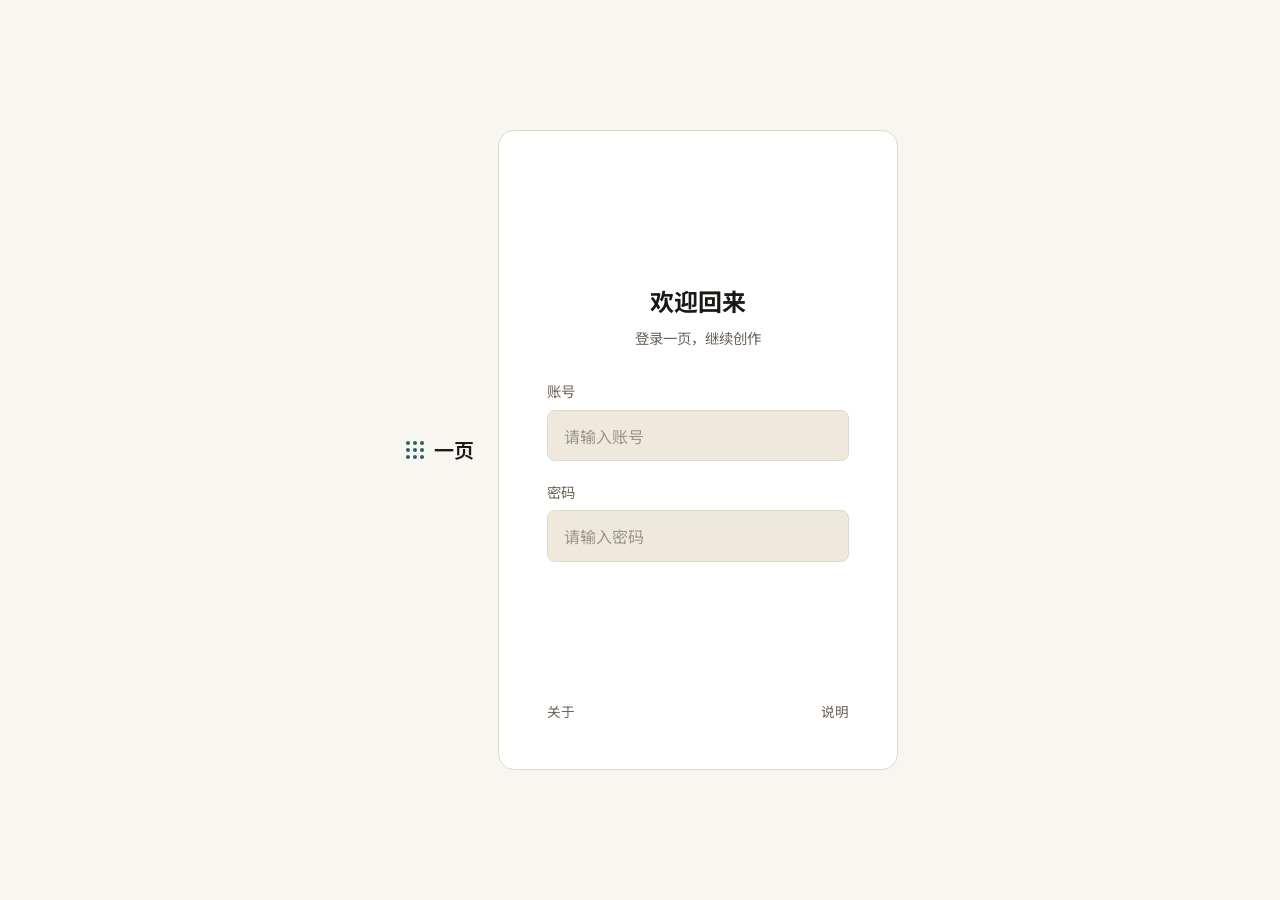
==== index.html @ ac76dafe "feat: add empty/error/loading state module + keyboard shortcuts module - js/states.js: NovelStates.r" ====
<!DOCTYPE html>
<html lang="zh-CN">
<head>
    <meta charset="UTF-8">
    <meta name="viewport" content="width=device-width, initial-scale=1.0">
    <meta name="theme-color" content="#F8F6F1" media="(prefers-color-scheme: light)">
    <meta name="theme-color" content="#1A1815" media="(prefers-color-scheme: dark)">
    <title>一页 - 智能小说创作</title>
    <link href="https://fonts.googleapis.com/css2?family=Noto+Sans+SC:wght@400;500;600;700&family=Noto+Serif+SC:wght@400;600;700&family=Inter:wght@400;500;600;700&display=swap" rel="stylesheet">
    <link rel="icon" href="data:image/svg+xml,<svg xmlns='http://www.w3.org/2000/svg' viewBox='0 0 100 100'><text y='.9em' font-size='90'>📄</text></svg>">
    <link rel="stylesheet" href="css/style.css">
</head>
<body>
    <!-- Header -->
    <header class="page-header">
        <a href="index.html" class="page-logo">
            <div class="page-logo__dot">
                <span></span><span></span><span></span>
                <span></span><span></span><span></span>
                <span></span><span></span><span></span>
            </div>
            <span>一页</span>
        </a>
        <div class="page-header__right">
            <button class="settings-btn" onclick="openSettingsModal()" title="设置" aria-label="设置">⚙</button>
            <div id="themeToggle"></div>
            <div class="user-info">
                <div class="user-avatar"></div>
                <span class="user-name"></span>
            </div>
        </div>
    </header>

    <!-- Main Container -->
    <main class="main-container">
        <!-- Welcome Section -->
        <section class="welcome-section" id="welcomeSection">
            <div class="welcome-text">
                <h1 id="greetingText">晚上好，yyy</h1>
                <p>开始你的创作之旅吧！让AI陪你完成你的小说作品。</p>
            </div>
            <button class="btn-primary" onclick="openNewNovelModal()">
                <span>+</span> 新建小说
            </button>
        </section>

        <!-- Stats Section -->
        <section class="stats-section">
            <div class="stat-card">
                <div class="stat-icon purple">📚</div>
                <div class="stat-info">
                    <h3 id="novelCount">0</h3>
                    <p>小说项目</p>
                </div>
            </div>
            <div class="stat-card">
                <div class="stat-icon teal">📖</div>
                <div class="stat-info">
                    <h3 id="chapterCount">0</h3>
                    <p>总章节</p>
                </div>
            </div>
            <div class="stat-card">
                <div class="stat-icon gold">✍️</div>
                <div class="stat-info">
                    <h3 id="wordCount">0</h3>
                    <p>总字数</p>
                </div>
            </div>
            <div class="stat-card">
                <div class="stat-icon pink">👥</div>
                <div class="stat-info">
                    <h3 id="charCount">0</h3>
                    <p>总角色</p>
                </div>
            </div>
        </section>

        <!-- Project Section - Dashboard View -->
        <section class="project-section" id="projectSection">
            <div class="project-header">
                <h2 class="project-title">我的小说 <span id="projectCount">(0)</span></h2>
                <div class="project-toolbar">
                    <button class="toolbar-btn" onclick="toggleSearch()">
                        <span>🔍</span> 搜索
                    </button>
                    <button class="toolbar-btn" onclick="toggleFilter('type')">
                        <span>📁</span> 类型
                    </button>
                    <button class="toolbar-btn" onclick="toggleFilter('time')">
                        <span>📅</span> 时间
                    </button>
                    <button class="toolbar-btn active" id="gridViewBtn" onclick="setView('grid')">
                        <span>⊞</span>
                    </button>
                    <button class="toolbar-btn" id="listViewBtn" onclick="setView('list')">
                        <span>☰</span>
                    </button>
                    <button class="new-btn" onclick="openNewNovelModal()">
                        <span>+</span> 新建
                    </button>
                </div>
            </div>

            <!-- Search Bar -->
            <div id="searchBar" style="display: none; margin-bottom: 1rem;">
                <input type="text" class="form-input" id="searchInput" placeholder="搜索小说标题或简介..." oninput="filterProjects()">
            </div>

            <!-- Filter Panel -->
            <div id="filterPanel" style="display: none; margin-bottom: 1rem; padding: 1rem; background: var(--bg-secondary); border-radius: 8px;">
                <div id="filterContent"></div>
            </div>

            <div class="novel-grid" id="novelGrid">
                <!-- Novel cards will be rendered here -->
            </div>

            <!-- Empty State -->
            <div class="empty-state" id="emptyState">
                <div class="empty-icon">📚</div>
                <h3>还没有创建小说项目</h3>
                <p>开始创作你的第一部小说作品吧</p>
                <button class="btn-primary" onclick="openNewNovelModal()">
                    开始创作
                </button>
            </div>
        </section>
    </main>

    <!-- Footer -->
    <footer class="footer">
      更新了些新BUG，额....是新功能 ✨
    </footer>

    <!-- Settings Modal -->
    <div class="modal-overlay" id="settingsModal" onclick="closeSettingsModalOnOverlay(event)">
        <div class="modal settings-modal">
            <div class="modal-header">
                <h3 class="modal-title">⚙️ AI设置</h3>
                <button class="modal-close" onclick="closeSettingsModal()">&times;</button>
            </div>

            <div class="settings-content">
                <!-- Left Column - Main Settings -->
                <div class="settings-main">
                    <div class="settings-section">
                        <div class="settings-section-title">
                            <span class="settings-section-icon">🔑</span>
                            API 配置
                        </div>
                        <div class="form-group">
                            <label class="form-label">Provider</label>
                            <select class="form-select" id="apiProvider" onchange="onApiProviderChange()">
                                <option value="anthropic">Anthropic (Claude)</option>
                                <option value="openai">OpenAI (GPT)</option>
                                <option value="deepseek">DeepSeek</option>
                                <option value="minimax">MiniMax</option>
                                <option value="custom">自定义 API</option>
                                <option value="local">本地模拟</option>
                            </select>
                        </div>
                        <div class="form-group" id="apiKeyGroup">
                            <label class="form-label">API Key</label>
                            <input type="password" class="form-input" id="apiKeyInput" placeholder="请输入API Key">
                        </div>
                        <div class="form-group" id="baseUrlGroup">
                            <label class="form-label">Base URL</label>
                            <input type="text" class="form-input" id="baseUrlInput" placeholder="https://api.anthropic.com">
                        </div>
                        <div class="form-group" id="modelGroup">
                            <label class="form-label">Model</label>
                            <input type="text" class="form-input" id="modelInput" placeholder="输入模型名称，如：claude-sonnet-4-20250514">
                        </div>
                    </div>

                    <div class="settings-section">
                        <div class="settings-section-title">
                            <span class="settings-section-icon">🎛️</span>
                            生成参数
                        </div>
                        <div class="form-group">
                            <label class="form-label">Temperature</label>
                            <div class="slider-with-value">
                                <input type="range" id="temperatureInput" value="0.7" min="0" max="1" step="0.1">
                                <span class="slider-value" id="temperatureValue">0.7</span>
                            </div>
                            <div class="slider-labels">
                                <span>精确</span>
                                <span>创意</span>
                            </div>
                        </div>
                    </div>
                </div>

                <!-- Right Column - Quick Actions & Status -->
                <div class="settings-side">
                    <div class="settings-section">
                        <div class="settings-section-title">
                            <span class="settings-section-icon">⚡</span>
                            连接测试
                        </div>
                        <button class="btn-test" id="testBtn" onclick="testApiConnection()">
                            <span class="btn-icon">🔗</span>
                            测试连接
                        </button>
                    </div>

                    <div class="settings-section">
                        <div class="settings-section-title">
                            <span class="settings-section-icon">☁️</span>
                            数据同步
                        </div>
                        <div class="form-group">
                            <label class="form-label">GitHub Token</label>
                            <input type="password" class="form-input" id="githubTokenInput" placeholder="请输入 GitHub Token">
                            <p class="form-hint">
                                需要勾选 gist 权限 <a href="https://github.com/settings/tokens/new?scopes=gist" target="_blank">创建 Token</a>
                            </p>
                        </div>
                        <div id="gistStatus" class="gist-status">
                            <span id="gistStatusText"></span>
                        </div>
                        <div class="btn-group">
                            <button class="btn-secondary" onclick="connectGist()">连接 Gist</button>
                            <button class="btn-secondary" id="syncBtn" onclick="syncToGist()" disabled>同步</button>
                        </div>
                        <button class="btn-load" onclick="loadFromGist()" id="loadFromGistBtn">从 Gist 加载</button>
                    </div>
                </div>
            </div>

            <div class="modal-actions">
                <button class="modal-btn cancel" onclick="closeSettingsModal()">取消</button>
                <button class="modal-btn confirm" onclick="saveSettings()">保存设置</button>
            </div>
        </div>
    </div>

    <script src="app/common.js"></script>
    <script src="app/llm-client.js"></script>
    <script src="app/autosave.js"></script>
    <script src="app/undo-stack.js"></script>
    <script src="app/writing-stats.js"></script>
    <script src="app/inspiration.js"></script>
    <script src="app/exporter.js"></script>
    <script src="app/settings-test.js"></script>
    <script src="js/theme-toggle.js"></script>
<script src="js/states.js"></script>
<script src="js/shortcuts.js"></script>
<script src="js/app.js"></script>
</body>
</html>
---- css/style.css ----
/* ==================== Theme Variables (new spec) ==================== */
:root {
    /* Light theme (default) */
    --bg-primary: #F8F6F1;
    --bg-secondary: #EFE9DD;
    --bg-card: #FFFFFF;
    --bg-input: #FFFFFF;
    --text-primary: #1A1815;
    --text-secondary: #6B6258;
    --text-muted: #9B9388;
    --accent-primary: #2F5D62;
    --accent-primary-hover: #244C50;
    --accent-soft: #E0EBEC;
    --border-color: #E0D9C8;
    --border-strong: #C9C0AB;
    --shadow-sm: 0 1px 2px rgba(0,0,0,0.04);
    --shadow-md: 0 4px 12px rgba(0,0,0,0.06);
    --shadow-lg: 0 8px 24px rgba(0,0,0,0.08);
    --danger: #B23A48;
    --danger-soft: #F5E0E3;
    --success: #5A7F3D;
    --success-soft: #E8F0DD;
    --radius-sm: 6px;
    --radius-md: 10px;
    --radius-lg: 14px;
    --font-ui: 'Noto Sans SC', 'Inter', -apple-system, BlinkMacSystemFont, 'Segoe UI', sans-serif;
    --font-reading: 'Noto Serif SC', 'Source Serif Pro', serif;
    /* Legacy backups (old dark-theme tokens kept for 1 week) */
    --legacy-bg-primary: #0D0D0D;
    --legacy-bg-secondary: #141414;
    --legacy-bg-card: #1A1A1A;
    --legacy-bg-card-hover: #222222;
    --legacy-bg-input: #1E1E1E;
    --legacy-text-primary: #FFFFFF;
    --legacy-text-secondary: #888888;
    --legacy-text-muted: #555555;
    --legacy-accent-blue: #3B82F6;
    --legacy-accent-blue-hover: #2563EB;
    --legacy-accent-purple: #8B5CF6;
    --legacy-accent-teal: #14B8A6;
    --legacy-accent-gold: #F59E0B;
    --legacy-accent-pink: #EC4899;
    --legacy-accent-red: #EF4444;
    --legacy-accent-green: #22C55E;
    --legacy-border-color: #2A2A2A;
    --legacy-border-radius: 12px;
    --legacy-border-radius-sm: 8px;
    --legacy-border-radius-lg: 16px;
    --legacy-shadow-sm: 0 2px 8px rgba(0, 0, 0, 0.3);
    --legacy-shadow-md: 0 4px 16px rgba(0, 0, 0, 0.4);
    --legacy-shadow-lg: 0 8px 32px rgba(0, 0, 0, 0.5);
    --legacy-transition-fast: 0.15s ease;
    --legacy-transition-normal: 0.3s ease;
}

[data-theme="dark"] {
    --bg-primary: #1A1815;
    --bg-secondary: #221F1B;
    --bg-card: #2A2722;
    --bg-input: #1F1C18;
    --text-primary: #F0EDE5;
    --text-secondary: #B0A89E;
    --text-muted: #7A7167;
    --accent-primary: #5A8C92;
    --accent-primary-hover: #6FA0A6;
    --accent-soft: #2F3A3B;
    --border-color: #3A3530;
    --border-strong: #4F4840;
    --shadow-sm: 0 1px 2px rgba(0,0,0,0.3);
    --shadow-md: 0 4px 12px rgba(0,0,0,0.4);
    --shadow-lg: 0 8px 24px rgba(0,0,0,0.5);
    --danger: #D86A75;
    --danger-soft: #3A282B;
    --success: #8FAE6E;
    --success-soft: #2B3325;
}

@import './motion.css';

/* ==================== Base Styles (global reset) ==================== */
*, *::before, *::after { box-sizing: border-box; }
* { margin: 0; padding: 0; }

html { scroll-behavior: smooth; }

body {
    font-family: var(--font-ui);
    font-feature-settings: 'tnum';
    background: var(--bg-primary);
    color: var(--text-primary);
    min-height: 100vh;
    line-height: 1.5;
    -webkit-font-smoothing: antialiased;
    transition: background var(--motion-normal), color var(--motion-normal);
}

a {
    color: var(--accent-blue);
    text-decoration: none;
    transition: color var(--transition-fast);
}

a:hover {
    color: var(--accent-blue-hover);
}

button {
    font-family: inherit;
}

/* ==================== Scrollbar ==================== */
::-webkit-scrollbar {
    width: 8px;
    height: 8px;
}

::-webkit-scrollbar-track {
    background: var(--bg-secondary);
    border-radius: 4px;
}

::-webkit-scrollbar-thumb {
    background: var(--text-muted);
    border-radius: 4px;
}

::-webkit-scrollbar-thumb:hover {
    background: var(--text-secondary);
}

/* ==================== Header ==================== */
.header {
    background: rgba(20, 20, 20, 0.95);
    backdrop-filter: blur(10px);
    padding: 0 2rem;
    height: 64px;
    display: flex;
    justify-content: space-between;
    align-items: center;
    border-bottom: 1px solid var(--border-color);
    position: sticky;
    top: 0;
    z-index: 100;
}

.header-left {
    display: flex;
    align-items: center;
    gap: 1rem;
    cursor: pointer;
}

.logo {
    width: 36px;
    height: 36px;
    background: linear-gradient(135deg, var(--accent-blue) 0%, var(--accent-purple) 100%);
    border-radius: 10px;
    display: flex;
    align-items: center;
    justify-content: center;
    font-size: 1.2rem;
}

.brand-name {
    font-size: 1.2rem;
    font-weight: 700;
    color: var(--text-primary);
}

.brand-sub {
    font-size: 0.8rem;
    color: var(--text-secondary);
    margin-left: 0.5rem;
}

.header-right {
    display: flex;
    align-items: center;
    gap: 1rem;
}

.settings-btn {
    width: 36px;
    height: 36px;
    background: var(--bg-card);
    border: 1px solid var(--border-color);
    border-radius: var(--border-radius-sm);
    color: var(--text-secondary);
    cursor: pointer;
    display: flex;
    align-items: center;
    justify-content: center;
    font-size: 1rem;
    transition: all var(--transition-normal);
}

.settings-btn:hover {
    border-color: var(--accent-blue);
    color: var(--accent-blue);
}

.theme-select {
    background: var(--bg-card);
    border: 1px solid var(--border-color);
    color: var(--text-primary);
    padding: 0.5rem 1rem;
    border-radius: var(--border-radius-sm);
    font-size: 0.85rem;
    cursor: pointer;
    transition: border-color var(--transition-fast);
}

.theme-select:hover {
    border-color: var(--accent-blue);
}

.user-info {
    display: flex;
    align-items: center;
    gap: 0.5rem;
    position: relative;
    padding: 0.25rem 0.45rem;
    border-radius: 8px;
    cursor: pointer;
    transition: background 0.2s;
}

.user-info:hover,
.user-info.open {
    background: var(--bg-card);
}

.user-avatar {
    width: 32px;
    height: 32px;
    background: linear-gradient(135deg, var(--accent-teal) 0%, var(--accent-blue) 100%);
    border-radius: 50%;
    display: flex;
    align-items: center;
    justify-content: center;
    font-size: 0.8rem;
    font-weight: 600;
}

.user-name {
    font-size: 0.9rem;
    color: var(--text-primary);
}

.user-menu {
    position: absolute;
    top: calc(100% + 0.55rem);
    right: 0;
    min-width: 156px;
    padding: 0.45rem;
    background: var(--bg-card);
    border: 1px solid var(--border-color);
    border-radius: 8px;
    box-shadow: 0 16px 36px rgba(0, 0, 0, 0.32);
    display: block;
    z-index: 1000;
}

.user-menu[hidden] {
    display: none !important;
}

.user-menu-user {
    padding: 0.55rem 0.65rem;
    color: var(--text-secondary);
    font-size: 0.78rem;
    border-bottom: 1px solid var(--border-color);
    margin-bottom: 0.35rem;
    word-break: break-all;
}

.user-menu button {
    width: 100%;
    padding: 0.58rem 0.65rem;
    background: transparent;
    border: none;
    border-radius: 6px;
    color: var(--text-primary);
    font-family: inherit;
    font-size: 0.85rem;
    text-align: left;
    cursor: pointer;
}

.user-menu button:hover {
    background: var(--bg-secondary);
    color: var(--accent-pink);
}

/* ==================== Main Container ==================== */
.main-container {
    max-width: 1400px;
    margin: 0 auto;
    padding: 2rem;
}

/* ==================== Welcome Section ==================== */
.welcome-section {
    background: linear-gradient(135deg, rgba(59, 130, 246, 0.15) 0%, rgba(139, 92, 246, 0.15) 100%);
    border: 1px solid rgba(59, 130, 246, 0.3);
    border-radius: var(--border-radius-lg);
    padding: 2rem 2.5rem;
    display: flex;
    justify-content: space-between;
    align-items: center;
    margin-bottom: 2rem;
    animation: fadeIn 0.5s ease;
}

@keyframes fadeIn {
    from { opacity: 0; transform: translateY(-10px); }
    to { opacity: 1; transform: translateY(0); }
}

.welcome-text h1 {
    font-size: 1.8rem;
    font-weight: 700;
    margin-bottom: 0.5rem;
}

.welcome-text p {
    color: var(--text-secondary);
    font-size: 0.95rem;
}

.btn-primary {
    padding: 0.8rem 2rem;
    background: linear-gradient(135deg, var(--accent-blue) 0%, #2563EB 100%);
    color: white;
    border: none;
    border-radius: var(--border-radius-sm);
    font-size: 1rem;
    font-weight: 600;
    cursor: pointer;
    transition: all var(--transition-normal);
    display: flex;
    align-items: center;
    gap: 0.5rem;
}

.btn-primary:hover {
    transform: translateY(-2px);
    box-shadow: 0 8px 25px rgba(59, 130, 246, 0.4);
}

.btn-primary:active {
    transform: translateY(0);
}

/* ==================== Stats Section ==================== */
.stats-section {
    display: grid;
    grid-template-columns: repeat(4, 1fr);
    gap: 1rem;
    margin-bottom: 2rem;
}

.stat-card {
    background: var(--bg-card);
    border: 1px solid var(--border-color);
    border-radius: var(--border-radius);
    padding: 1.5rem;
    display: flex;
    align-items: center;
    gap: 1rem;
    transition: all var(--transition-normal);
}

.stat-card:hover {
    border-color: var(--accent-blue);
    transform: translateY(-2px);
}

.stat-icon {
    width: 48px;
    height: 48px;
    border-radius: 12px;
    display: flex;
    align-items: center;
    justify-content: center;
    font-size: 1.5rem;
}

.stat-icon.purple { background: rgba(139, 92, 246, 0.15); }
.stat-icon.teal { background: rgba(20, 184, 166, 0.15); }
.stat-icon.gold { background: rgba(245, 158, 11, 0.15); }
.stat-icon.pink { background: rgba(236, 72, 153, 0.15); }

.stat-info h3 {
    font-size: 1.5rem;
    font-weight: 700;
    margin-bottom: 0.2rem;
}

.stat-info p {
    font-size: 0.85rem;
    color: var(--text-secondary);
}

/* ==================== Project Section ==================== */
.project-section {
    background: var(--bg-card);
    border: 1px solid var(--border-color);
    border-radius: var(--border-radius);
    padding: 1.5rem;
}

.project-header {
    display: flex;
    justify-content: space-between;
    align-items: center;
    margin-bottom: 1.5rem;
    padding-bottom: 1rem;
    border-bottom: 1px solid var(--border-color);
}

.project-title {
    font-size: 1.1rem;
    font-weight: 600;
}

.project-title span {
    color: var(--text-secondary);
    font-weight: 400;
    margin-left: 0.5rem;
}

.project-toolbar {
    display: flex;
    align-items: center;
    gap: 1rem;
}

.toolbar-btn {
    background: var(--bg-secondary);
    border: 1px solid var(--border-color);
    color: var(--text-primary);
    padding: 0.5rem 1rem;
    border-radius: var(--border-radius-sm);
    font-size: 0.85rem;
    cursor: pointer;
    display: flex;
    align-items: center;
    gap: 0.4rem;
    transition: all var(--transition-normal);
}

.toolbar-btn:hover {
    border-color: var(--accent-blue);
}

.toolbar-btn.active {
    background: rgba(59, 130, 246, 0.15);
    border-color: var(--accent-blue);
    color: var(--accent-blue);
}

.new-btn {
    padding: 0.5rem 1.2rem;
    background: linear-gradient(135deg, var(--accent-blue) 0%, #2563EB 100%);
    color: white;
    border: none;
    border-radius: var(--border-radius-sm);
    font-size: 0.85rem;
    font-weight: 600;
    cursor: pointer;
    display: flex;
    align-items: center;
    gap: 0.4rem;
    transition: all var(--transition-normal);
}

.new-btn:hover {
    box-shadow: 0 4px 15px rgba(59, 130, 246, 0.3);
    transform: translateY(-1px);
}

/* ==================== Novel Grid ==================== */
.novel-grid {
    display: grid;
    grid-template-columns: repeat(auto-fill, minmax(280px, 1fr));
    gap: 1rem;
}

.novel-card {
    background: var(--bg-secondary);
    border: 1px solid var(--border-color);
    border-radius: var(--border-radius);
    padding: 1.5rem;
    cursor: pointer;
    transition: all var(--transition-normal);
    position: relative;
    animation: cardFadeIn 0.3s ease;
}

@keyframes cardFadeIn {
    from { opacity: 0; transform: scale(0.95); }
    to { opacity: 1; transform: scale(1); }
}

.novel-card:hover {
    border-color: var(--accent-blue);
    transform: translateY(-4px);
    box-shadow: var(--shadow-lg);
}

.novel-card-header {
    display: flex;
    justify-content: space-between;
    align-items: flex-start;
    margin-bottom: 1rem;
}

.novel-type {
    font-size: 0.75rem;
    padding: 0.25rem 0.6rem;
    border-radius: 4px;
    background: rgba(59, 130, 246, 0.15);
    color: var(--accent-blue);
}

.novel-menu {
    color: var(--text-secondary);
    cursor: pointer;
    font-size: 1.2rem;
    padding: 0.25rem;
    border-radius: 4px;
    transition: all var(--transition-fast);
}

.novel-menu:hover {
    background: var(--bg-card);
    color: var(--text-primary);
}

.novel-title {
    font-size: 1.1rem;
    font-weight: 600;
    margin-bottom: 0.5rem;
    color: var(--text-primary);
}

.novel-desc {
    font-size: 0.85rem;
    color: var(--text-secondary);
    line-height: 1.6;
    margin-bottom: 1rem;
    display: -webkit-box;
    -webkit-line-clamp: 2;
    -webkit-box-orient: vertical;
    overflow: hidden;
}

.novel-meta {
    display: flex;
    gap: 1rem;
    font-size: 0.8rem;
    color: var(--text-muted);
}

.novel-meta span {
    display: flex;
    align-items: center;
    gap: 0.3rem;
}

/* ==================== Empty State ==================== */
.empty-state {
    text-align: center;
    padding: 4rem 2rem;
}

.empty-icon {
    width: 80px;
    height: 80px;
    background: var(--bg-secondary);
    border-radius: 50%;
    display: flex;
    align-items: center;
    justify-content: center;
    margin: 0 auto 1.5rem;
    font-size: 2rem;
}

.empty-state h3 {
    font-size: 1.2rem;
    margin-bottom: 0.5rem;
    color: var(--text-secondary);
}

.empty-state p {
    color: var(--text-muted);
    margin-bottom: 1.5rem;
}

/* ==================== Modal ==================== */
.modal-overlay {
    position: fixed;
    top: 0;
    left: 0;
    right: 0;
    bottom: 0;
    background: rgba(0, 0, 0, 0.8);
    display: none;
    align-items: center;
    justify-content: center;
    z-index: 200;
    padding: 1rem;
}

.modal-overlay.show {
    display: flex;
}

.modal {
    background: var(--bg-card);
    border: 1px solid var(--border-color);
    border-radius: var(--border-radius-lg);
    padding: 2rem;
    width: 90%;
    max-width: 600px;
    max-height: 90vh;
    overflow-y: auto;
    animation: modalIn 0.3s ease;
}

@keyframes modalIn {
    from { opacity: 0; transform: scale(0.9) translateY(-20px); }
    to { opacity: 1; transform: scale(1) translateY(0); }
}

.modal-title {
    font-size: 1.4rem;
    font-weight: 600;
    margin: 0;
}

.modal-header {
    display: flex;
    justify-content: space-between;
    align-items: center;
    margin-bottom: 1.5rem;
    gap: 0.5rem;
}

.modal-close {
    background: none;
    border: none;
    font-size: 1.8rem;
    color: var(--text-muted);
    cursor: pointer;
    padding: 0;
    line-height: 1;
    transition: color 0.2s;
}

.modal-close:hover {
    color: var(--text-primary);
}

/* Settings Modal - Enhanced Layout */
.settings-modal {
    max-width: 700px;
    padding: 0;
}

.settings-modal .modal-header {
    padding: 1.5rem 2rem;
    border-bottom: 1px solid var(--border-color);
    margin-bottom: 0;
}

.settings-modal .modal-title {
    font-size: 1.3rem;
}

.settings-modal .modal-close {
    font-size: 1.5rem;
    width: 32px;
    height: 32px;
    display: flex;
    align-items: center;
    justify-content: center;
    border-radius: 8px;
    transition: all 0.2s;
}

.settings-modal .modal-close:hover {
    background: var(--bg-secondary);
}

.settings-content {
    display: grid;
    grid-template-columns: 1fr 280px;
    gap: 0;
}

.settings-main {
    padding: 1.5rem 2rem;
    border-right: 1px solid var(--border-color);
}

.settings-side {
    padding: 1.5rem;
    background: var(--bg-secondary);
    border-radius: 0 0 16px 0;
}

.settings-section {
    margin-bottom: 1.5rem;
}

.settings-section:last-child {
    margin-bottom: 0;
}

.settings-section-title {
    font-size: 0.85rem;
    font-weight: 600;
    color: var(--text-secondary);
    margin-bottom: 1rem;
    display: flex;
    align-items: center;
    gap: 0.5rem;
}

.settings-section-icon {
    font-size: 1rem;
}

/* Slider with value display */
.slider-with-value {
    display: flex;
    align-items: center;
    gap: 1rem;
}

.slider-with-value input[type="range"] {
    flex: 1;
    height: 6px;
    background: var(--bg-secondary);
    border-radius: 3px;
    outline: none;
    -webkit-appearance: none;
    padding: 0;
    border: none;
}

.slider-with-value input[type="range"]::-webkit-slider-thumb {
    -webkit-appearance: none;
    width: 18px;
    height: 18px;
    background: linear-gradient(135deg, var(--accent-blue), #60a5fa);
    border-radius: 50%;
    cursor: pointer;
    box-shadow: 0 2px 8px rgba(59, 130, 246, 0.4);
}

.slider-with-value .slider-value {
    min-width: 40px;
    text-align: center;
    font-weight: 600;
    color: var(--accent-blue);
    font-size: 0.95rem;
}

.slider-labels {
    display: flex;
    justify-content: space-between;
    font-size: 0.7rem;
    color: var(--text-muted);
    margin-top: 0.3rem;
}

/* Form hint */
.form-hint {
    font-size: 0.75rem;
    color: var(--text-muted);
    margin-top: 0.3rem;
}

.form-hint a {
    color: var(--accent-blue);
}

/* Gist Status */
.gist-status {
    padding: 0.6rem 0.8rem;
    background: rgba(59, 130, 246, 0.1);
    border-radius: 8px;
    font-size: 0.8rem;
    color: var(--accent-blue);
    margin-bottom: 0.8rem;
}

/* Button Styles */
.btn-test {
    width: 100%;
    padding: 0.9rem 1rem;
    background: linear-gradient(135deg, var(--accent-blue) 0%, #3b82f6 100%);
    border: none;
    border-radius: 10px;
    color: white;
    font-family: inherit;
    font-size: 0.95rem;
    font-weight: 600;
    cursor: pointer;
    display: flex;
    align-items: center;
    justify-content: center;
    gap: 0.5rem;
    transition: all 0.3s;
}

.btn-test:hover {
    box-shadow: 0 4px 15px rgba(59, 130, 246, 0.4);
    transform: translateY(-1px);
}

.btn-icon {
    font-size: 1.1rem;
}

.btn-group {
    display: flex;
    gap: 0.5rem;
    margin-bottom: 0.6rem;
}

.btn-secondary {
    flex: 1;
    padding: 0.6rem 0.8rem;
    background: var(--bg-card);
    border: 1px solid var(--border-color);
    border-radius: 8px;
    color: var(--text-primary);
    font-family: inherit;
    font-size: 0.8rem;
    cursor: pointer;
    transition: all 0.2s;
}

.btn-secondary:hover {
    border-color: var(--accent-blue);
    color: var(--accent-blue);
}

.btn-secondary:disabled {
    opacity: 0.5;
    cursor: not-allowed;
}

.btn-load {
    width: 100%;
    padding: 0.5rem;
    background: transparent;
    border: 1px dashed var(--border-color);
    border-radius: 8px;
    color: var(--text-secondary);
    font-family: inherit;
    font-size: 0.8rem;
    cursor: pointer;
    transition: all 0.2s;
}

.btn-load:hover {
    border-color: var(--accent-blue);
    color: var(--accent-blue);
}

/* Settings modal footer */
.settings-modal .modal-actions {
    padding: 1.2rem 2rem;
    border-top: 1px solid var(--border-color);
    background: var(--bg-secondary);
    border-radius: 0 0 16px 16px;
}

.settings-modal .modal-btn {
    padding: 0.75rem 1.5rem;
    font-size: 0.95rem;
}

.settings-modal .modal-btn.confirm {
    background: linear-gradient(135deg, var(--accent-blue) 0%, #3b82f6 100%);
    box-shadow: 0 2px 8px rgba(59, 130, 246, 0.3);
}

.settings-modal .modal-btn.confirm:hover {
    box-shadow: 0 4px 15px rgba(59, 130, 246, 0.4);
    transform: translateY(-2px);
}

/* Responsive */
@media (max-width: 640px) {
    .settings-content {
        grid-template-columns: 1fr;
    }
    .settings-main {
        border-right: none;
        border-bottom: 1px solid var(--border-color);
    }
    .settings-side {
        border-radius: 0 0 16px 16px;
    }
}

.form-group {
    margin-bottom: 1.2rem;
}

.form-label {
    display: block;
    font-size: 0.9rem;
    color: var(--text-secondary);
    margin-bottom: 0.5rem;
}

.form-input {
    width: 100%;
    padding: 0.8rem 1rem;
    background: var(--bg-input);
    border: 1px solid var(--border-color);
    border-radius: var(--border-radius-sm);
    color: var(--text-primary);
    font-size: 1rem;
    transition: all var(--transition-fast);
}

.form-input:focus {
    outline: none;
    border-color: var(--accent-blue);
    box-shadow: 0 0 0 3px rgba(59, 130, 246, 0.1);
}

.form-input::placeholder {
    color: var(--text-muted);
}

.form-select {
    width: 100%;
    padding: 0.8rem 1rem;
    background: var(--bg-input);
    border: 1px solid var(--border-color);
    border-radius: var(--border-radius-sm);
    color: var(--text-primary);
    font-size: 1rem;
    cursor: pointer;
    transition: border-color var(--transition-fast);
}

.form-select:focus {
    outline: none;
    border-color: var(--accent-blue);
}

.form-textarea {
    width: 100%;
    padding: 0.8rem 1rem;
    background: var(--bg-input);
    border: 1px solid var(--border-color);
    border-radius: var(--border-radius-sm);
    color: var(--text-primary);
    font-size: 1rem;
    font-family: inherit;
    resize: vertical;
    min-height: 80px;
    transition: border-color var(--transition-fast);
}

.form-textarea:focus {
    outline: none;
    border-color: var(--accent-blue);
}

/* Range Input */
input[type="range"] {
    width: 100%;
    height: 8px;
    background: var(--bg-secondary);
    border-radius: 4px;
    outline: none;
    -webkit-appearance: none;
    cursor: pointer;
}

input[type="range"]::-webkit-slider-thumb {
    -webkit-appearance: none;
    width: 20px;
    height: 20px;
    background: var(--accent-blue);
    border-radius: 50%;
    cursor: pointer;
    transition: transform var(--transition-fast);
}

input[type="range"]::-webkit-slider-thumb:hover {
    transform: scale(1.1);
}

.modal-actions {
    display: flex;
    gap: 1rem;
    margin-top: 1.5rem;
}

.modal-btn {
    flex: 1;
    padding: 0.8rem;
    border-radius: var(--border-radius-sm);
    font-size: 1rem;
    cursor: pointer;
    transition: all var(--transition-normal);
}

.modal-btn.cancel {
    background: var(--bg-secondary);
    border: 1px solid var(--border-color);
    color: var(--text-primary);
}

.modal-btn.cancel:hover {
    border-color: var(--accent-blue);
}

.modal-btn.confirm {
    background: linear-gradient(135deg, var(--accent-blue) 0%, #2563EB 100%);
    color: white;
    border: none;
}

.modal-btn.confirm:hover {
    transform: translateY(-2px);
    box-shadow: 0 4px 15px rgba(59, 130, 246, 0.3);
}

/* ==================== Editor View ==================== */
.editor-view {
    display: none;
}

.editor-view.active {
    display: block;
}

.editor-header {
    display: flex;
    justify-content: space-between;
    align-items: center;
    margin-bottom: 1.5rem;
}

.back-btn {
    display: flex;
    align-items: center;
    gap: 0.5rem;
    color: var(--text-secondary);
    cursor: pointer;
    font-size: 0.9rem;
    transition: color var(--transition-fast);
    padding: 0.5rem 1rem;
    border-radius: var(--border-radius-sm);
}

.back-btn:hover {
    color: var(--text-primary);
    background: var(--bg-card);
}

.editor-title {
    font-size: 1.4rem;
    font-weight: 600;
}

.editor-actions {
    display: flex;
    gap: 0.5rem;
}

.action-btn {
    padding: 0.5rem 1rem;
    background: var(--bg-card);
    border: 1px solid var(--border-color);
    border-radius: var(--border-radius-sm);
    color: var(--text-primary);
    font-size: 0.85rem;
    cursor: pointer;
    display: flex;
    align-items: center;
    gap: 0.4rem;
    transition: all var(--transition-normal);
}

.action-btn:hover {
    border-color: var(--accent-blue);
}

.editor-container {
    display: grid;
    grid-template-columns: 300px 1fr;
    gap: 1.5rem;
}

.chapter-sidebar {
    background: var(--bg-card);
    border: 1px solid var(--border-color);
    border-radius: var(--border-radius);
    padding: 1rem;
    height: calc(100vh - 200px);
    overflow-y: auto;
}

.chapter-sidebar h3 {
    font-size: 1rem;
    margin-bottom: 1rem;
    padding-bottom: 0.5rem;
    border-bottom: 1px solid var(--border-color);
}

.chapter-list {
    display: flex;
    flex-direction: column;
    gap: 0.5rem;
}

.chapter-item {
    padding: 0.8rem 1rem;
    background: var(--bg-secondary);
    border: 1px solid var(--border-color);
    border-radius: var(--border-radius-sm);
    cursor: pointer;
    transition: all var(--transition-normal);
    font-size: 0.9rem;
}

.chapter-item:hover {
    border-color: var(--accent-blue);
    background: var(--bg-card-hover);
}

.chapter-item.active {
    background: rgba(59, 130, 246, 0.15);
    border-color: var(--accent-blue);
    color: var(--accent-blue);
}

.add-chapter-btn {
    width: 100%;
    padding: 0.8rem;
    background: transparent;
    border: 2px dashed var(--border-color);
    border-radius: var(--border-radius-sm);
    color: var(--text-secondary);
    font-size: 0.85rem;
    cursor: pointer;
    transition: all var(--transition-normal);
    margin-top: 0.5rem;
    display: flex;
    align-items: center;
    justify-content: center;
    gap: 0.5rem;
}

.add-chapter-btn:hover {
    border-color: var(--accent-blue);
    color: var(--accent-blue);
}

.content-area {
    background: var(--bg-card);
    border: 1px solid var(--border-color);
    border-radius: var(--border-radius);
    padding: 2rem;
    height: calc(100vh - 200px);
    display: flex;
    flex-direction: column;
}

.content-textarea {
    flex: 1;
    width: 100%;
    background: var(--bg-input);
    border: 1px solid var(--border-color);
    border-radius: var(--border-radius);
    padding: 1.5rem;
    color: var(--text-primary);
    font-size: 1.1rem;
    line-height: 2;
    resize: none;
    transition: border-color var(--transition-fast);
}

.content-textarea:focus {
    outline: none;
    border-color: var(--accent-blue);
}

.content-textarea::placeholder {
    color: var(--text-muted);
}

.content-toolbar {
    display: flex;
    gap: 1rem;
    margin-top: 1rem;
    flex-wrap: wrap;
}

.toolbar-btn {
    padding: 0.6rem 1.2rem;
    background: var(--bg-secondary);
    border: 1px solid var(--border-color);
    border-radius: var(--border-radius-sm);
    color: var(--text-primary);
    font-size: 0.9rem;
    cursor: pointer;
    display: flex;
    align-items: center;
    gap: 0.4rem;
    transition: all var(--transition-normal);
}

.toolbar-btn:hover {
    border-color: var(--accent-blue);
}

.toolbar-btn.primary {
    background: linear-gradient(135deg, var(--accent-blue) 0%, #2563EB 100%);
    color: white;
    border: none;
}

.toolbar-btn.primary:hover {
    box-shadow: 0 4px 15px rgba(59, 130, 246, 0.3);
}

.word-count-bar {
    display: flex;
    justify-content: space-between;
    align-items: center;
    margin-top: 1rem;
    padding-top: 1rem;
    border-top: 1px solid var(--border-color);
    font-size: 0.85rem;
    color: var(--text-secondary);
}

.ai-status {
    display: flex;
    align-items: center;
    gap: 0.5rem;
    font-size: 0.85rem;
    color: var(--accent-teal);
}

.ai-status.error {
    color: var(--accent-red);
}

.ai-status.loading {
    color: var(--accent-gold);
}

.save-status {
    font-size: 0.85rem;
    color: var(--text-secondary);
    transition: color 0.2s;
}

.save-status.status-dirty { color: var(--accent-gold); }
.save-status.status-saving { color: var(--accent-blue); }
.save-status.status-saved { color: var(--accent-green); }
.save-status.status-error { color: var(--accent-red); }
.save-status.status-restored { color: var(--accent-purple); }

/* ==================== Footer ==================== */
.footer {
    text-align: center;
    padding: 2rem;
    color: var(--text-muted);
    font-size: 0.85rem;
    border-top: 1px solid var(--border-color);
    margin-top: 2rem;
}

/* ==================== Loading States ==================== */
.loading-spinner {
    display: inline-block;
    width: 20px;
    height: 20px;
    border: 2px solid var(--border-color);
    border-top-color: var(--accent-blue);
    border-radius: 50%;
    animation: spin 0.8s linear infinite;
}

@keyframes spin {
    to { transform: rotate(360deg); }
}

.loading-overlay {
    position: fixed;
    top: 0;
    left: 0;
    right: 0;
    bottom: 0;
    background: rgba(0, 0, 0, 0.7);
    display: flex;
    align-items: center;
    justify-content: center;
    z-index: 1000;
    flex-direction: column;
    gap: 1rem;
}

.loading-overlay .loading-spinner {
    width: 40px;
    height: 40px;
}

.loading-overlay p {
    color: var(--text-primary);
    font-size: 1rem;
}

/* ==================== Toast Notifications ==================== */
.toast-container {
    position: fixed;
    bottom: 2rem;
    right: 2rem;
    z-index: 1000;
    display: flex;
    flex-direction: column;
    gap: 0.5rem;
}

.toast {
    padding: 1rem 1.5rem;
    background: var(--bg-card);
    border: 1px solid var(--border-color);
    border-radius: var(--border-radius-sm);
    box-shadow: var(--shadow-md);
    animation: toastIn 0.3s ease;
    max-width: 350px;
}

@keyframes toastIn {
    from { opacity: 0; transform: translateX(100%); }
    to { opacity: 1; transform: translateX(0); }
}

.toast.success {
    border-left: 4px solid var(--accent-green);
}

.toast.error {
    border-left: 4px solid var(--accent-red);
}

.toast.info {
    border-left: 4px solid var(--accent-blue);
}

/* ==================== Hidden ==================== */
.hidden {
    display: none !important;
}

/* ==================== Responsive Design ==================== */
@media (max-width: 1200px) {
    .stats-section {
        grid-template-columns: repeat(2, 1fr);
    }
}

@media (max-width: 1024px) {
    .main-container {
        padding: 1.5rem;
    }

    .editor-container {
        grid-template-columns: 1fr;
    }

    .chapter-sidebar {
        height: auto;
        max-height: 300px;
    }

    .stats-section {
        grid-template-columns: repeat(2, 1fr);
    }
}

@media (max-width: 768px) {
    .header {
        padding: 0 1rem;
    }

    .header-left {
        gap: 0.5rem;
    }

    .brand-sub {
        display: none;
    }

    .main-container {
        padding: 1rem;
    }

    .welcome-section {
        flex-direction: column;
        text-align: center;
        gap: 1rem;
        padding: 1.5rem;
    }

    .welcome-text h1 {
        font-size: 1.4rem;
    }

    .btn-primary {
        width: 100%;
        justify-content: center;
    }

    .project-header {
        flex-direction: column;
        gap: 1rem;
        align-items: flex-start;
    }

    .project-toolbar {
        width: 100%;
        flex-wrap: wrap;
    }

    .stats-section {
        grid-template-columns: 1fr;
    }

    .novel-grid {
        grid-template-columns: 1fr;
    }

    .modal {
        padding: 1.5rem;
    }

    .modal-actions {
        flex-direction: column;
    }

    .modal-btn {
        width: 100%;
    }
}

@media (max-width: 480px) {
    .header-right {
        gap: 0.5rem;
    }

    .settings-btn,
    .theme-select {
        padding: 0.4rem 0.6rem;
        font-size: 0.8rem;
    }

    .user-info .user-name {
        display: none;
    }

    .toolbar-btn span:not(:first-child) {
        display: none;
    }

    .content-toolbar {
        flex-direction: column;
    }

    .content-toolbar .toolbar-btn {
        width: 100%;
        justify-content: center;
    }
}
/* ==================== Sidebar Tabs ==================== */
.sidebar-tabs {
    display: flex;
    gap: 0.25rem;
    margin-bottom: 1rem;
    border-bottom: 1px solid var(--border-color);
    padding-bottom: 0.5rem;
}

.sidebar-tab {
    flex: 1;
    padding: 0.5rem 0.25rem;
    background: transparent;
    border: none;
    color: var(--text-secondary);
    font-size: 0.75rem;
    cursor: pointer;
    border-radius: var(--border-radius-sm);
    transition: all var(--transition-fast);
}

.sidebar-tab:hover {
    background: var(--bg-card-hover);
    color: var(--text-primary);
}

.sidebar-tab.active {
    background: rgba(59, 130, 246, 0.15);
    color: var(--accent-blue);
}

.sidebar-content {
    display: none;
}

.sidebar-content.active {
    display: block;
}

/* ==================== Character List ==================== */
.character-list {
    display: flex;
    flex-direction: column;
    gap: 0.5rem;
}

.character-item {
    padding: 0.8rem 1rem;
    background: var(--bg-secondary);
    border: 1px solid var(--border-color);
    border-radius: var(--border-radius-sm);
    cursor: pointer;
    transition: all var(--transition-normal);
}

.character-item:hover {
    border-color: var(--accent-blue);
    background: var(--bg-card-hover);
}

.character-item.active {
    background: rgba(59, 130, 246, 0.15);
    border-color: var(--accent-blue);
}

.character-name {
    font-weight: 600;
    font-size: 0.9rem;
    margin-bottom: 0.25rem;
}

.character-role {
    font-size: 0.75rem;
    color: var(--accent-purple);
    margin-bottom: 0.25rem;
}

.character-desc {
    font-size: 0.8rem;
    color: var(--text-secondary);
    display: -webkit-box;
    -webkit-line-clamp: 2;
    -webkit-box-orient: vertical;
    overflow: hidden;
}

.add-character-btn {
    width: 100%;
    padding: 0.8rem;
    background: transparent;
    border: 2px dashed var(--border-color);
    border-radius: var(--border-radius-sm);
    color: var(--text-secondary);
    font-size: 0.85rem;
    cursor: pointer;
    transition: all var(--transition-normal);
    margin-top: 0.5rem;
    display: flex;
    align-items: center;
    justify-content: center;
    gap: 0.5rem;
}

.add-character-btn:hover {
    border-color: var(--accent-blue);
    color: var(--accent-blue);
}

/* ==================== World Setting ==================== */
.world-setting {
    display: flex;
    flex-direction: column;
    gap: 1rem;
}

.world-form-group {
    display: flex;
    flex-direction: column;
    gap: 0.5rem;
}

.world-form-group label {
    font-size: 0.85rem;
    color: var(--text-secondary);
}

.world-form-group input,
.world-form-group textarea {
    font-size: 0.85rem;
    padding: 0.6rem 0.8rem;
}

.save-world-btn {
    padding: 0.6rem 1rem;
    background: linear-gradient(135deg, var(--accent-blue) 0%, #2563EB 100%);
    color: white;
    border: none;
    border-radius: var(--border-radius-sm);
    font-size: 0.85rem;
    cursor: pointer;
    transition: all var(--transition-normal);
}

.save-world-btn:hover {
    box-shadow: 0 4px 15px rgba(59, 130, 246, 0.3);
}

/* ==================== Timeline ==================== */
.timeline-container {
    position: relative;
}

.timeline-events {
    position: relative;
    padding-left: 1.5rem;
}

.timeline-events::before {
    content: '';
    position: absolute;
    left: 0.35rem;
    top: 0;
    bottom: 0;
    width: 2px;
    background: var(--border-color);
}

.timeline-event {
    position: relative;
    padding: 0.8rem;
    margin-bottom: 0.5rem;
    background: var(--bg-secondary);
    border: 1px solid var(--border-color);
    border-radius: var(--border-radius-sm);
    cursor: pointer;
    transition: all var(--transition-normal);
}

.timeline-event::before {
    content: '';
    position: absolute;
    left: -1.2rem;
    top: 1rem;
    width: 10px;
    height: 10px;
    background: var(--accent-blue);
    border-radius: 50%;
    border: 2px solid var(--bg-card);
}

.timeline-event:hover {
    border-color: var(--accent-blue);
}

.timeline-event-title {
    font-weight: 600;
    font-size: 0.9rem;
    margin-bottom: 0.25rem;
}

.timeline-event-time {
    font-size: 0.75rem;
    color: var(--accent-teal);
    margin-bottom: 0.25rem;
}

.timeline-event-desc {
    font-size: 0.8rem;
    color: var(--text-secondary);
    display: -webkit-box;
    -webkit-line-clamp: 2;
    -webkit-box-orient: vertical;
    overflow: hidden;
}

.add-event-btn {
    width: 100%;
    padding: 0.8rem;
    background: transparent;
    border: 2px dashed var(--border-color);
    border-radius: var(--border-radius-sm);
    color: var(--text-secondary);
    font-size: 0.85rem;
    cursor: pointer;
    transition: all var(--transition-normal);
    margin-top: 0.5rem;
    display: flex;
    align-items: center;
    justify-content: center;
    gap: 0.5rem;
}

.add-event-btn:hover {
    border-color: var(--accent-blue);
    color: var(--accent-blue);
}

/* ==================== Reading Mode ==================== */
.reading-mode-content {
    max-width: 800px;
    max-height: 90vh;
    background: var(--bg-primary);
}

.reading-mode-header {
    display: flex;
    justify-content: space-between;
    align-items: center;
    margin-bottom: 1.5rem;
    padding-bottom: 1rem;
    border-bottom: 1px solid var(--border-color);
}

.reading-mode-body {
    font-size: 1.1rem;
    line-height: 2;
    color: var(--text-primary);
    max-height: calc(90vh - 100px);
    overflow-y: auto;
    white-space: pre-wrap;
}

/* ==================== Print Styles ==================== */
@media print {
    .header,
    .footer,
    .project-toolbar,
    .chapter-sidebar,
    .content-toolbar {
        display: none !important;
    }

    body {
        background: white;
        color: black;
    }

    .main-container {
        max-width: 100%;
        padding: 0;
    }
}

/* ==================== Empty / Error / Loading States ==================== */
.novel-state {
    display: flex;
    flex-direction: column;
    align-items: center;
    justify-content: center;
    padding: 48px 24px;
    text-align: center;
    color: var(--text-secondary);
}
.novel-state__icon {
    width: 48px;
    height: 48px;
    border-radius: 50%;
    background: var(--bg-secondary);
    display: flex;
    align-items: center;
    justify-content: center;
    margin-bottom: 16px;
    color: var(--text-muted);
}
.novel-state__title {
    font-size: 1rem;
    font-weight: 600;
    color: var(--text-primary);
    margin-bottom: 4px;
}
.novel-state__desc {
    font-size: 0.875rem;
    margin-bottom: 16px;
}
.novel-state--error .novel-state__icon {
    background: var(--danger-soft);
    color: var(--danger);
}
.novel-state--loading {
    min-height: 200px;
}

/* ==================== Page Header (4 pages) ==================== */
.page-header {
    height: 56px;
    display: flex;
    align-items: center;
    justify-content: space-between;
    padding: 0 24px;
    background: color-mix(in srgb, var(--bg-primary) 92%, transparent);
    backdrop-filter: blur(8px);
    -webkit-backdrop-filter: blur(8px);
    border-bottom: 1px solid var(--border-color);
    position: sticky;
    top: 0;
    z-index: 100;
}
.page-header--minimal {
    height: 48px;
    border-bottom: none;
}
.page-logo {
    display: flex;
    align-items: center;
    gap: 10px;
    text-decoration: none;
    color: var(--text-primary);
    font-weight: 600;
    font-size: 1.25rem;
    font-family: var(--font-ui);
}
.page-logo__dot {
    width: 18px;
    height: 18px;
    display: grid;
    grid-template-columns: repeat(3, 4px);
    grid-template-rows: repeat(3, 4px);
    gap: 3px;
}
.page-logo__dot span {
    width: 4px;
    height: 4px;
    border-radius: 50%;
    background: var(--accent-primary);
}
.page-header__right {
    display: flex;
    align-items: center;
    gap: 12px;
}

/* Theme toggle buttons */
.theme-btn {
    background: transparent;
    border: 1px solid transparent;
    color: var(--text-secondary);
    padding: 4px 10px;
    border-radius: 6px;
    font-size: 0.85rem;
    cursor: pointer;
    font-family: var(--font-ui);
    transition: all var(--motion-normal);
}
.theme-btn:hover {
    background: var(--bg-secondary);
}
.theme-btn--active {
    background: var(--accent-soft);
    color: var(--accent-primary);
    border-color: var(--accent-primary);
}

/* Focus ring (a11y) */
button:focus-visible,
a:focus-visible,
input:focus-visible,
select:focus-visible,
textarea:focus-visible {
    outline: 3px solid var(--accent-soft);
    outline-offset: 2px;
}

/* Header back button (editor only) */
.header-back-btn {
    color: var(--text-secondary);
    text-decoration: none;
    font-size: 0.9rem;
    padding: 4px 10px;
    border-radius: 6px;
    transition: all var(--motion-normal);
    font-family: var(--font-ui);
}
.header-back-btn:hover {
    background: var(--bg-secondary);
    color: var(--text-primary);
}

/* Settings btn (header) */
.settings-btn {
    background: transparent;
    border: none;
    color: var(--text-secondary);
    font-size: 1.1rem;
    padding: 4px 8px;
    border-radius: 6px;
    cursor: pointer;
    transition: all var(--motion-normal);
}
.settings-btn:hover {
    background: var(--bg-secondary);
    color: var(--text-primary);
}

/* User info (header) */
.user-info {
    display: flex;
    align-items: center;
    gap: 8px;
    padding: 4px 10px;
    border-radius: var(--radius-sm);
    cursor: pointer;
    position: relative;
}
.user-avatar {
    width: 28px;
    height: 28px;
    border-radius: 50%;
    background: var(--accent-soft);
    color: var(--accent-primary);
    display: flex;
    align-items: center;
    justify-content: center;
    font-weight: 600;
    font-size: 0.8rem;
}
.user-name {
    font-size: 0.9rem;
    color: var(--text-primary);
}
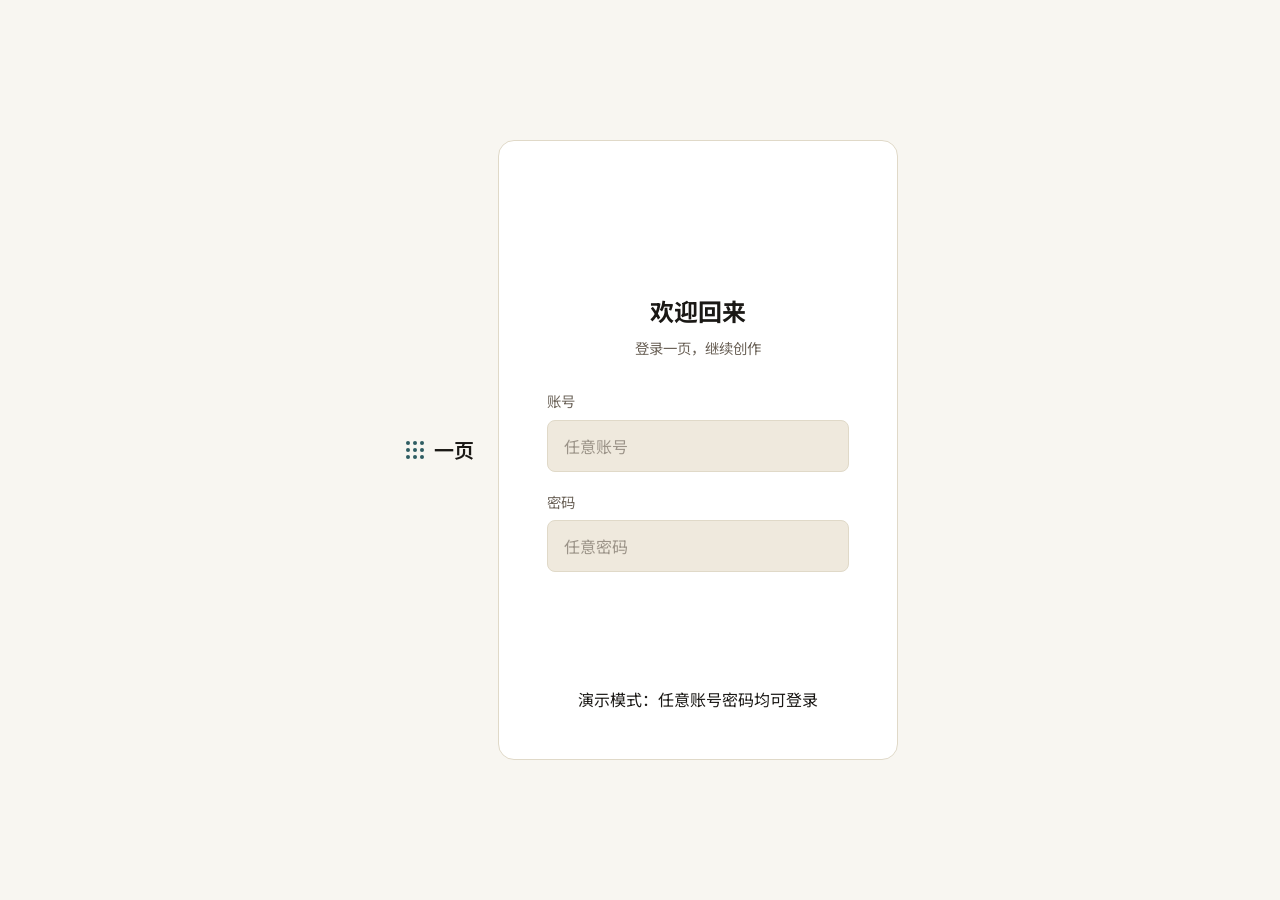
==== commit 3c9d4593: "fix(home): toolbar to icons + auto-track lastEditedAt - Replace 6 verbose toolbar buttons (search/类型" ====
--- a/index.html
+++ b/index.html
@@ -33,42 +33,42 @@
 
     <!-- Main Container -->
     <main class="main-container">
-        <!-- Welcome Section -->
-        <section class="welcome-section" id="welcomeSection">
-            <div class="welcome-text">
-                <h1 id="greetingText">晚上好，yyy</h1>
-                <p>开始你的创作之旅吧！让AI陪你完成你的小说作品。</p>
-            </div>
-            <button class="btn-primary" onclick="openNewNovelModal()">
-                <span>+</span> 新建小说
-            </button>
-        </section>
+        <!-- Light welcome strip -->
+        <div class="welcome-strip" id="welcomeStrip">晚上好，yyy</div>
 
         <!-- Stats Section -->
         <section class="stats-section">
             <div class="stat-card">
-                <div class="stat-icon purple">📚</div>
+                <div class="stat-icon">
+                    <svg viewBox="0 0 24 24"><path d="M4 4h12a2 2 0 0 1 2 2v14H6a2 2 0 0 1-2-2V4z"/><path d="M18 20H4"/></svg>
+                </div>
                 <div class="stat-info">
                     <h3 id="novelCount">0</h3>
                     <p>小说项目</p>
                 </div>
             </div>
             <div class="stat-card">
-                <div class="stat-icon teal">📖</div>
+                <div class="stat-icon">
+                    <svg viewBox="0 0 24 24"><path d="M4 19V5a2 2 0 0 1 2-2h12v18H6a2 2 0 0 1-2-2z"/><line x1="8" y1="9" x2="16" y2="9"/><line x1="8" y1="13" x2="14" y2="13"/></svg>
+                </div>
                 <div class="stat-info">
                     <h3 id="chapterCount">0</h3>
                     <p>总章节</p>
                 </div>
             </div>
             <div class="stat-card">
-                <div class="stat-icon gold">✍️</div>
+                <div class="stat-icon">
+                    <svg viewBox="0 0 24 24"><path d="M12 19l7-7 3 3-7 7H12v-3z"/><path d="M18 13L8 23H5v-3L15 3l3 3z"/></svg>
+                </div>
                 <div class="stat-info">
                     <h3 id="wordCount">0</h3>
                     <p>总字数</p>
                 </div>
             </div>
             <div class="stat-card">
-                <div class="stat-icon pink">👥</div>
+                <div class="stat-icon">
+                    <svg viewBox="0 0 24 24"><circle cx="9" cy="7" r="4"/><circle cx="17" cy="11" r="3"/><path d="M3 21v-2a4 4 0 0 1 4-4h4"/><path d="M14 21v-1a3 3 0 0 1 3-3h1"/></svg>
+                </div>
                 <div class="stat-info">
                     <h3 id="charCount">0</h3>
                     <p>总角色</p>
@@ -76,61 +76,57 @@
             </div>
         </section>
 
-        <!-- Project Section - Dashboard View -->
+        <!-- Recent writing -->
+        <section class="recent-section" id="recentSection">
+            <h2 class="section-title">最近写作</h2>
+            <div class="recent-grid" id="recentGrid"></div>
+        </section>
+
+        <!-- Project Section -->
         <section class="project-section" id="projectSection">
             <div class="project-header">
-                <h2 class="project-title">我的小说 <span id="projectCount">(0)</span></h2>
-                <div class="project-toolbar">
-                    <button class="toolbar-btn" onclick="toggleSearch()">
-                        <span>🔍</span> 搜索
-                    </button>
-                    <button class="toolbar-btn" onclick="toggleFilter('type')">
-                        <span>📁</span> 类型
-                    </button>
-                    <button class="toolbar-btn" onclick="toggleFilter('time')">
-                        <span>📅</span> 时间
-                    </button>
-                    <button class="toolbar-btn active" id="gridViewBtn" onclick="setView('grid')">
-                        <span>⊞</span>
-                    </button>
-                    <button class="toolbar-btn" id="listViewBtn" onclick="setView('list')">
-                        <span>☰</span>
-                    </button>
-                    <button class="new-btn" onclick="openNewNovelModal()">
-                        <span>+</span> 新建
-                    </button>
-                </div>
-            </div>
-
-            <!-- Search Bar -->
+                <h2 class="section-title">我的小说 <span id="projectCount">(0)</span></h2>
+                <div class="toolbar">
+                    <button class="btn-secondary" onclick="toggleSearch()" title="搜索" aria-label="搜索">
+                        <svg width="14" height="14" viewBox="0 0 24 24" fill="none" stroke="currentColor" stroke-width="2"><circle cx="11" cy="11" r="7"/><line x1="20" y1="20" x2="16.5" y2="16.5"/></svg>
+                    </button>
+                    <button class="btn-secondary" onclick="toggleFilter('type')" title="类型" aria-label="类型">
+                        <svg width="14" height="14" viewBox="0 0 24 24" fill="none" stroke="currentColor" stroke-width="2"><path d="M3 5h18M3 12h18M3 19h18"/></svg>
+                    </button>
+                    <button class="btn-secondary" onclick="toggleFilter('time')" title="时间" aria-label="时间">
+                        <svg width="14" height="14" viewBox="0 0 24 24" fill="none" stroke="currentColor" stroke-width="2"><circle cx="12" cy="12" r="9"/><path d="M12 7v5l3 3"/></svg>
+                    </button>
+                    <button class="btn-secondary" id="gridViewBtn" onclick="setView('grid')" title="网格" aria-label="网格">
+                        <svg width="14" height="14" viewBox="0 0 24 24" fill="none" stroke="currentColor" stroke-width="2"><rect x="3" y="3" width="7" height="7"/><rect x="14" y="3" width="7" height="7"/><rect x="3" y="14" width="7" height="7"/><rect x="14" y="14" width="7" height="7"/></svg>
+                    </button>
+                    <button class="btn-secondary" id="listViewBtn" onclick="setView('list')" title="列表" aria-label="列表">
+                        <svg width="14" height="14" viewBox="0 0 24 24" fill="none" stroke="currentColor" stroke-width="2"><line x1="8" y1="6" x2="21" y2="6"/><line x1="8" y1="12" x2="21" y2="12"/><line x1="8" y1="18" x2="21" y2="18"/><line x1="3" y1="6" x2="3.01" y2="6"/><line x1="3" y1="12" x2="3.01" y2="12"/><line x1="3" y1="18" x2="3.01" y2="18"/></svg>
+                    </button>
+                    <button class="btn-primary" onclick="openNewNovelModal()">+ 新建</button>
+                </div>
+            </div>
+
             <div id="searchBar" style="display: none; margin-bottom: 1rem;">
-                <input type="text" class="form-input" id="searchInput" placeholder="搜索小说标题或简介..." oninput="filterProjects()">
-            </div>
-
-            <!-- Filter Panel -->
+                <input type="text" class="form-input" id="searchInput" placeholder="搜索项目..." oninput="filterProjects()">
+            </div>
+
             <div id="filterPanel" style="display: none; margin-bottom: 1rem; padding: 1rem; background: var(--bg-secondary); border-radius: 8px;">
                 <div id="filterContent"></div>
             </div>
 
-            <div class="novel-grid" id="novelGrid">
-                <!-- Novel cards will be rendered here -->
-            </div>
-
-            <!-- Empty State -->
-            <div class="empty-state" id="emptyState">
-                <div class="empty-icon">📚</div>
+            <div class="novel-grid" id="novelGrid"></div>
+
+            <div class="empty-state" id="emptyState" style="display: none;">
                 <h3>还没有创建小说项目</h3>
                 <p>开始创作你的第一部小说作品吧</p>
-                <button class="btn-primary" onclick="openNewNovelModal()">
-                    开始创作
-                </button>
+                <button class="btn-primary" onclick="openNewNovelModal()">开始创作</button>
             </div>
         </section>
     </main>
 
     <!-- Footer -->
     <footer class="footer">
-      更新了些新BUG，额....是新功能 ✨
+      &nbsp;
     </footer>
 
     <!-- Settings Modal -->
--- a/css/style.css
+++ b/css/style.css
@@ -25,34 +25,7 @@
     --radius-lg: 14px;
     --font-ui: 'Noto Sans SC', 'Inter', -apple-system, BlinkMacSystemFont, 'Segoe UI', sans-serif;
     --font-reading: 'Noto Serif SC', 'Source Serif Pro', serif;
-    /* Legacy backups (old dark-theme tokens kept for 1 week) */
-    --legacy-bg-primary: #0D0D0D;
-    --legacy-bg-secondary: #141414;
-    --legacy-bg-card: #1A1A1A;
-    --legacy-bg-card-hover: #222222;
-    --legacy-bg-input: #1E1E1E;
-    --legacy-text-primary: #FFFFFF;
-    --legacy-text-secondary: #888888;
-    --legacy-text-muted: #555555;
-    --legacy-accent-blue: #3B82F6;
-    --legacy-accent-blue-hover: #2563EB;
-    --legacy-accent-purple: #8B5CF6;
-    --legacy-accent-teal: #14B8A6;
-    --legacy-accent-gold: #F59E0B;
-    --legacy-accent-pink: #EC4899;
-    --legacy-accent-red: #EF4444;
-    --legacy-accent-green: #22C55E;
-    --legacy-border-color: #2A2A2A;
-    --legacy-border-radius: 12px;
-    --legacy-border-radius-sm: 8px;
-    --legacy-border-radius-lg: 16px;
-    --legacy-shadow-sm: 0 2px 8px rgba(0, 0, 0, 0.3);
-    --legacy-shadow-md: 0 4px 16px rgba(0, 0, 0, 0.4);
-    --legacy-shadow-lg: 0 8px 32px rgba(0, 0, 0, 0.5);
-    --legacy-transition-fast: 0.15s ease;
-    --legacy-transition-normal: 0.3s ease;
-}
-
+}
 [data-theme="dark"] {
     --bg-primary: #1A1815;
     --bg-secondary: #221F1B;
@@ -95,9 +68,9 @@
 }
 
 a {
-    color: var(--accent-blue);
+    color: var(--accent-primary);
     text-decoration: none;
-    transition: color var(--transition-fast);
+    transition: color var(--motion-normal);
 }
 
 a:hover {
@@ -153,7 +126,7 @@
 .logo {
     width: 36px;
     height: 36px;
-    background: linear-gradient(135deg, var(--accent-blue) 0%, var(--accent-purple) 100%);
+    background: linear-gradient(135deg, var(--accent-primary) 0%, var(--accent-primary) 100%);
     border-radius: 10px;
     display: flex;
     align-items: center;
@@ -184,19 +157,19 @@
     height: 36px;
     background: var(--bg-card);
     border: 1px solid var(--border-color);
-    border-radius: var(--border-radius-sm);
+    border-radius: var(--radius-sm);
     color: var(--text-secondary);
     cursor: pointer;
     display: flex;
     align-items: center;
     justify-content: center;
     font-size: 1rem;
-    transition: all var(--transition-normal);
+    transition: all var(--motion-normal);
 }
 
 .settings-btn:hover {
-    border-color: var(--accent-blue);
-    color: var(--accent-blue);
+    border-color: var(--accent-primary);
+    color: var(--accent-primary);
 }
 
 .theme-select {
@@ -204,14 +177,14 @@
     border: 1px solid var(--border-color);
     color: var(--text-primary);
     padding: 0.5rem 1rem;
-    border-radius: var(--border-radius-sm);
+    border-radius: var(--radius-sm);
     font-size: 0.85rem;
     cursor: pointer;
-    transition: border-color var(--transition-fast);
+    transition: border-color var(--motion-normal);
 }
 
 .theme-select:hover {
-    border-color: var(--accent-blue);
+    border-color: var(--accent-primary);
 }
 
 .user-info {
@@ -233,7 +206,7 @@
 .user-avatar {
     width: 32px;
     height: 32px;
-    background: linear-gradient(135deg, var(--accent-teal) 0%, var(--accent-blue) 100%);
+    background: linear-gradient(135deg, var(--accent-primary) 0%, var(--accent-primary) 100%);
     border-radius: 50%;
     display: flex;
     align-items: center;
@@ -289,7 +262,7 @@
 
 .user-menu button:hover {
     background: var(--bg-secondary);
-    color: var(--accent-pink);
+    color: var(--danger);
 }
 
 /* ==================== Main Container ==================== */
@@ -303,7 +276,7 @@
 .welcome-section {
     background: linear-gradient(135deg, rgba(59, 130, 246, 0.15) 0%, rgba(139, 92, 246, 0.15) 100%);
     border: 1px solid rgba(59, 130, 246, 0.3);
-    border-radius: var(--border-radius-lg);
+    border-radius: var(--radius-lg);
     padding: 2rem 2.5rem;
     display: flex;
     justify-content: space-between;
@@ -330,14 +303,14 @@
 
 .btn-primary {
     padding: 0.8rem 2rem;
-    background: linear-gradient(135deg, var(--accent-blue) 0%, #2563EB 100%);
+    background: linear-gradient(135deg, var(--accent-primary) 0%, #2563EB 100%);
     color: white;
     border: none;
-    border-radius: var(--border-radius-sm);
+    border-radius: var(--radius-sm);
     font-size: 1rem;
     font-weight: 600;
     cursor: pointer;
-    transition: all var(--transition-normal);
+    transition: all var(--motion-normal);
     display: flex;
     align-items: center;
     gap: 0.5rem;
@@ -368,11 +341,11 @@
     display: flex;
     align-items: center;
     gap: 1rem;
-    transition: all var(--transition-normal);
+    transition: all var(--motion-normal);
 }
 
 .stat-card:hover {
-    border-color: var(--accent-blue);
+    border-color: var(--accent-primary);
     transform: translateY(-2px);
 }
 
@@ -441,38 +414,38 @@
     border: 1px solid var(--border-color);
     color: var(--text-primary);
     padding: 0.5rem 1rem;
-    border-radius: var(--border-radius-sm);
+    border-radius: var(--radius-sm);
     font-size: 0.85rem;
     cursor: pointer;
     display: flex;
     align-items: center;
     gap: 0.4rem;
-    transition: all var(--transition-normal);
+    transition: all var(--motion-normal);
 }
 
 .toolbar-btn:hover {
-    border-color: var(--accent-blue);
+    border-color: var(--accent-primary);
 }
 
 .toolbar-btn.active {
     background: rgba(59, 130, 246, 0.15);
-    border-color: var(--accent-blue);
-    color: var(--accent-blue);
+    border-color: var(--accent-primary);
+    color: var(--accent-primary);
 }
 
 .new-btn {
     padding: 0.5rem 1.2rem;
-    background: linear-gradient(135deg, var(--accent-blue) 0%, #2563EB 100%);
+    background: linear-gradient(135deg, var(--accent-primary) 0%, #2563EB 100%);
     color: white;
     border: none;
-    border-radius: var(--border-radius-sm);
+    border-radius: var(--radius-sm);
     font-size: 0.85rem;
     font-weight: 600;
     cursor: pointer;
     display: flex;
     align-items: center;
     gap: 0.4rem;
-    transition: all var(--transition-normal);
+    transition: all var(--motion-normal);
 }
 
 .new-btn:hover {
@@ -493,7 +466,7 @@
     border-radius: var(--border-radius);
     padding: 1.5rem;
     cursor: pointer;
-    transition: all var(--transition-normal);
+    transition: all var(--motion-normal);
     position: relative;
     animation: cardFadeIn 0.3s ease;
 }
@@ -504,7 +477,7 @@
 }
 
 .novel-card:hover {
-    border-color: var(--accent-blue);
+    border-color: var(--accent-primary);
     transform: translateY(-4px);
     box-shadow: var(--shadow-lg);
 }
@@ -521,7 +494,7 @@
     padding: 0.25rem 0.6rem;
     border-radius: 4px;
     background: rgba(59, 130, 246, 0.15);
-    color: var(--accent-blue);
+    color: var(--accent-primary);
 }
 
 .novel-menu {
@@ -530,7 +503,7 @@
     font-size: 1.2rem;
     padding: 0.25rem;
     border-radius: 4px;
-    transition: all var(--transition-fast);
+    transition: all var(--motion-normal);
 }
 
 .novel-menu:hover {
@@ -620,7 +593,7 @@
 .modal {
     background: var(--bg-card);
     border: 1px solid var(--border-color);
-    border-radius: var(--border-radius-lg);
+    border-radius: var(--radius-lg);
     padding: 2rem;
     width: 90%;
     max-width: 600px;
@@ -755,7 +728,7 @@
     -webkit-appearance: none;
     width: 18px;
     height: 18px;
-    background: linear-gradient(135deg, var(--accent-blue), #60a5fa);
+    background: linear-gradient(135deg, var(--accent-primary), #60a5fa);
     border-radius: 50%;
     cursor: pointer;
     box-shadow: 0 2px 8px rgba(59, 130, 246, 0.4);
@@ -765,7 +738,7 @@
     min-width: 40px;
     text-align: center;
     font-weight: 600;
-    color: var(--accent-blue);
+    color: var(--accent-primary);
     font-size: 0.95rem;
 }
 
@@ -785,7 +758,7 @@
 }
 
 .form-hint a {
-    color: var(--accent-blue);
+    color: var(--accent-primary);
 }
 
 /* Gist Status */
@@ -794,7 +767,7 @@
     background: rgba(59, 130, 246, 0.1);
     border-radius: 8px;
     font-size: 0.8rem;
-    color: var(--accent-blue);
+    color: var(--accent-primary);
     margin-bottom: 0.8rem;
 }
 
@@ -802,7 +775,7 @@
 .btn-test {
     width: 100%;
     padding: 0.9rem 1rem;
-    background: linear-gradient(135deg, var(--accent-blue) 0%, #3b82f6 100%);
+    background: linear-gradient(135deg, var(--accent-primary) 0%, #3b82f6 100%);
     border: none;
     border-radius: 10px;
     color: white;
@@ -846,8 +819,8 @@
 }
 
 .btn-secondary:hover {
-    border-color: var(--accent-blue);
-    color: var(--accent-blue);
+    border-color: var(--accent-primary);
+    color: var(--accent-primary);
 }
 
 .btn-secondary:disabled {
@@ -869,8 +842,8 @@
 }
 
 .btn-load:hover {
-    border-color: var(--accent-blue);
-    color: var(--accent-blue);
+    border-color: var(--accent-primary);
+    color: var(--accent-primary);
 }
 
 /* Settings modal footer */
@@ -887,7 +860,7 @@
 }
 
 .settings-modal .modal-btn.confirm {
-    background: linear-gradient(135deg, var(--accent-blue) 0%, #3b82f6 100%);
+    background: linear-gradient(135deg, var(--accent-primary) 0%, #3b82f6 100%);
     box-shadow: 0 2px 8px rgba(59, 130, 246, 0.3);
 }
 
@@ -926,16 +899,16 @@
     padding: 0.8rem 1rem;
     background: var(--bg-input);
     border: 1px solid var(--border-color);
-    border-radius: var(--border-radius-sm);
+    border-radius: var(--radius-sm);
     color: var(--text-primary);
     font-size: 1rem;
-    transition: all var(--transition-fast);
+    transition: all var(--motion-normal);
 }
 
 .form-input:focus {
     outline: none;
-    border-color: var(--accent-blue);
-    box-shadow: 0 0 0 3px rgba(59, 130, 246, 0.1);
+    border-color: var(--accent-primary);
+    box-shadow: 0 0 0 3px var(--accent-soft);
 }
 
 .form-input::placeholder {
@@ -947,16 +920,16 @@
     padding: 0.8rem 1rem;
     background: var(--bg-input);
     border: 1px solid var(--border-color);
-    border-radius: var(--border-radius-sm);
+    border-radius: var(--radius-sm);
     color: var(--text-primary);
     font-size: 1rem;
     cursor: pointer;
-    transition: border-color var(--transition-fast);
+    transition: border-color var(--motion-normal);
 }
 
 .form-select:focus {
     outline: none;
-    border-color: var(--accent-blue);
+    border-color: var(--accent-primary);
 }
 
 .form-textarea {
@@ -964,18 +937,18 @@
     padding: 0.8rem 1rem;
     background: var(--bg-input);
     border: 1px solid var(--border-color);
-    border-radius: var(--border-radius-sm);
+    border-radius: var(--radius-sm);
     color: var(--text-primary);
     font-size: 1rem;
     font-family: inherit;
     resize: vertical;
     min-height: 80px;
-    transition: border-color var(--transition-fast);
+    transition: border-color var(--motion-normal);
 }
 
 .form-textarea:focus {
     outline: none;
-    border-color: var(--accent-blue);
+    border-color: var(--accent-primary);
 }
 
 /* Range Input */
@@ -993,10 +966,10 @@
     -webkit-appearance: none;
     width: 20px;
     height: 20px;
-    background: var(--accent-blue);
+    background: var(--accent-primary);
     border-radius: 50%;
     cursor: pointer;
-    transition: transform var(--transition-fast);
+    transition: transform var(--motion-normal);
 }
 
 input[type="range"]::-webkit-slider-thumb:hover {
@@ -1012,10 +985,10 @@
 .modal-btn {
     flex: 1;
     padding: 0.8rem;
-    border-radius: var(--border-radius-sm);
+    border-radius: var(--radius-sm);
     font-size: 1rem;
     cursor: pointer;
-    transition: all var(--transition-normal);
+    transition: all var(--motion-normal);
 }
 
 .modal-btn.cancel {
@@ -1025,11 +998,11 @@
 }
 
 .modal-btn.cancel:hover {
-    border-color: var(--accent-blue);
+    border-color: var(--accent-primary);
 }
 
 .modal-btn.confirm {
-    background: linear-gradient(135deg, var(--accent-blue) 0%, #2563EB 100%);
+    background: linear-gradient(135deg, var(--accent-primary) 0%, #2563EB 100%);
     color: white;
     border: none;
 }
@@ -1062,9 +1035,9 @@
     color: var(--text-secondary);
     cursor: pointer;
     font-size: 0.9rem;
-    transition: color var(--transition-fast);
+    transition: color var(--motion-normal);
     padding: 0.5rem 1rem;
-    border-radius: var(--border-radius-sm);
+    border-radius: var(--radius-sm);
 }
 
 .back-btn:hover {
@@ -1086,18 +1059,18 @@
     padding: 0.5rem 1rem;
     background: var(--bg-card);
     border: 1px solid var(--border-color);
-    border-radius: var(--border-radius-sm);
+    border-radius: var(--radius-sm);
     color: var(--text-primary);
     font-size: 0.85rem;
     cursor: pointer;
     display: flex;
     align-items: center;
     gap: 0.4rem;
-    transition: all var(--transition-normal);
+    transition: all var(--motion-normal);
 }
 
 .action-btn:hover {
-    border-color: var(--accent-blue);
+    border-color: var(--accent-primary);
 }
 
 .editor-container {
@@ -1110,11 +1083,15 @@
     background: var(--bg-card);
     border: 1px solid var(--border-color);
     border-radius: var(--border-radius);
-    padding: 1rem;
+    padding: 0.5rem 0;
+    width: 56px;
     height: calc(100vh - 200px);
-    overflow-y: auto;
-}
-
+    overflow: hidden;
+    transition: width var(--motion-sidebar);
+    display: flex;
+    flex-direction: column;
+}
+.chapter-sidebar:hover { width: 240px; }
 .chapter-sidebar h3 {
     font-size: 1rem;
     margin-bottom: 1rem;
@@ -1132,21 +1109,21 @@
     padding: 0.8rem 1rem;
     background: var(--bg-secondary);
     border: 1px solid var(--border-color);
-    border-radius: var(--border-radius-sm);
-    cursor: pointer;
-    transition: all var(--transition-normal);
+    border-radius: var(--radius-sm);
+    cursor: pointer;
+    transition: all var(--motion-normal);
     font-size: 0.9rem;
 }
 
 .chapter-item:hover {
-    border-color: var(--accent-blue);
+    border-color: var(--accent-primary);
     background: var(--bg-card-hover);
 }
 
 .chapter-item.active {
     background: rgba(59, 130, 246, 0.15);
-    border-color: var(--accent-blue);
-    color: var(--accent-blue);
+    border-color: var(--accent-primary);
+    color: var(--accent-primary);
 }
 
 .add-chapter-btn {
@@ -1154,11 +1131,11 @@
     padding: 0.8rem;
     background: transparent;
     border: 2px dashed var(--border-color);
-    border-radius: var(--border-radius-sm);
+    border-radius: var(--radius-sm);
     color: var(--text-secondary);
     font-size: 0.85rem;
     cursor: pointer;
-    transition: all var(--transition-normal);
+    transition: all var(--motion-normal);
     margin-top: 0.5rem;
     display: flex;
     align-items: center;
@@ -1167,8 +1144,8 @@
 }
 
 .add-chapter-btn:hover {
-    border-color: var(--accent-blue);
-    color: var(--accent-blue);
+    border-color: var(--accent-primary);
+    color: var(--accent-primary);
 }
 
 .content-area {
@@ -1192,12 +1169,12 @@
     font-size: 1.1rem;
     line-height: 2;
     resize: none;
-    transition: border-color var(--transition-fast);
+    transition: border-color var(--motion-normal);
 }
 
 .content-textarea:focus {
     outline: none;
-    border-color: var(--accent-blue);
+    border-color: var(--accent-primary);
 }
 
 .content-textarea::placeholder {
@@ -1215,22 +1192,22 @@
     padding: 0.6rem 1.2rem;
     background: var(--bg-secondary);
     border: 1px solid var(--border-color);
-    border-radius: var(--border-radius-sm);
+    border-radius: var(--radius-sm);
     color: var(--text-primary);
     font-size: 0.9rem;
     cursor: pointer;
     display: flex;
     align-items: center;
     gap: 0.4rem;
-    transition: all var(--transition-normal);
+    transition: all var(--motion-normal);
 }
 
 .toolbar-btn:hover {
-    border-color: var(--accent-blue);
+    border-color: var(--accent-primary);
 }
 
 .toolbar-btn.primary {
-    background: linear-gradient(135deg, var(--accent-blue) 0%, #2563EB 100%);
+    background: linear-gradient(135deg, var(--accent-primary) 0%, #2563EB 100%);
     color: white;
     border: none;
 }
@@ -1255,15 +1232,15 @@
     align-items: center;
     gap: 0.5rem;
     font-size: 0.85rem;
-    color: var(--accent-teal);
+    color: var(--accent-primary);
 }
 
 .ai-status.error {
-    color: var(--accent-red);
+    color: var(--danger);
 }
 
 .ai-status.loading {
-    color: var(--accent-gold);
+    color: var(--accent-primary);
 }
 
 .save-status {
@@ -1272,11 +1249,11 @@
     transition: color 0.2s;
 }
 
-.save-status.status-dirty { color: var(--accent-gold); }
-.save-status.status-saving { color: var(--accent-blue); }
-.save-status.status-saved { color: var(--accent-green); }
-.save-status.status-error { color: var(--accent-red); }
-.save-status.status-restored { color: var(--accent-purple); }
+.save-status.status-dirty { color: var(--accent-primary); }
+.save-status.status-saving { color: var(--accent-primary); }
+.save-status.status-saved { color: var(--success); }
+.save-status.status-error { color: var(--danger); }
+.save-status.status-restored { color: var(--accent-primary); }
 
 /* ==================== Footer ==================== */
 .footer {
@@ -1294,7 +1271,7 @@
     width: 20px;
     height: 20px;
     border: 2px solid var(--border-color);
-    border-top-color: var(--accent-blue);
+    border-top-color: var(--accent-primary);
     border-radius: 50%;
     animation: spin 0.8s linear infinite;
 }
@@ -1343,7 +1320,7 @@
     padding: 1rem 1.5rem;
     background: var(--bg-card);
     border: 1px solid var(--border-color);
-    border-radius: var(--border-radius-sm);
+    border-radius: var(--radius-sm);
     box-shadow: var(--shadow-md);
     animation: toastIn 0.3s ease;
     max-width: 350px;
@@ -1355,15 +1332,15 @@
 }
 
 .toast.success {
-    border-left: 4px solid var(--accent-green);
+    border-left: 4px solid var(--success);
 }
 
 .toast.error {
-    border-left: 4px solid var(--accent-red);
+    border-left: 4px solid var(--danger);
 }
 
 .toast.info {
-    border-left: 4px solid var(--accent-blue);
+    border-left: 4px solid var(--accent-primary);
 }
 
 /* ==================== Hidden ==================== */
@@ -1507,8 +1484,8 @@
     color: var(--text-secondary);
     font-size: 0.75rem;
     cursor: pointer;
-    border-radius: var(--border-radius-sm);
-    transition: all var(--transition-fast);
+    border-radius: var(--radius-sm);
+    transition: all var(--motion-normal);
 }
 
 .sidebar-tab:hover {
@@ -1518,7 +1495,47 @@
 
 .sidebar-tab.active {
     background: rgba(59, 130, 246, 0.15);
-    color: var(--accent-blue);
+    color: var(--accent-primary);
+}
+
+/* Icon-only tabs (used by collapsed sidebar) */
+.sidebar-tabs {
+    display: flex;
+    flex-direction: column;
+    gap: 4px;
+    padding: 8px;
+    border-bottom: 1px solid var(--border-color);
+    margin-bottom: 8px;
+}
+.sidebar-tab-icon {
+    background: transparent;
+    border: none;
+    color: var(--text-secondary);
+    padding: 10px 14px;
+    cursor: pointer;
+    text-align: left;
+    font-family: var(--font-ui);
+    transition: all var(--motion-normal);
+    white-space: nowrap;
+    overflow: hidden;
+    border-radius: var(--radius-sm);
+    display: flex;
+    align-items: center;
+    gap: 10px;
+}
+.sidebar-tab-icon:hover {
+    background: var(--bg-secondary);
+    color: var(--text-primary);
+}
+.sidebar-tab-icon.active {
+    color: var(--accent-primary);
+    background: var(--accent-soft);
+}
+
+.sidebar-content-wrap {
+    flex: 1;
+    overflow-y: auto;
+    padding: 8px;
 }
 
 .sidebar-content {
@@ -1540,19 +1557,19 @@
     padding: 0.8rem 1rem;
     background: var(--bg-secondary);
     border: 1px solid var(--border-color);
-    border-radius: var(--border-radius-sm);
-    cursor: pointer;
-    transition: all var(--transition-normal);
+    border-radius: var(--radius-sm);
+    cursor: pointer;
+    transition: all var(--motion-normal);
 }
 
 .character-item:hover {
-    border-color: var(--accent-blue);
+    border-color: var(--accent-primary);
     background: var(--bg-card-hover);
 }
 
 .character-item.active {
     background: rgba(59, 130, 246, 0.15);
-    border-color: var(--accent-blue);
+    border-color: var(--accent-primary);
 }
 
 .character-name {
@@ -1563,7 +1580,7 @@
 
 .character-role {
     font-size: 0.75rem;
-    color: var(--accent-purple);
+    color: var(--accent-primary);
     margin-bottom: 0.25rem;
 }
 
@@ -1581,11 +1598,11 @@
     padding: 0.8rem;
     background: transparent;
     border: 2px dashed var(--border-color);
-    border-radius: var(--border-radius-sm);
+    border-radius: var(--radius-sm);
     color: var(--text-secondary);
     font-size: 0.85rem;
     cursor: pointer;
-    transition: all var(--transition-normal);
+    transition: all var(--motion-normal);
     margin-top: 0.5rem;
     display: flex;
     align-items: center;
@@ -1594,8 +1611,8 @@
 }
 
 .add-character-btn:hover {
-    border-color: var(--accent-blue);
-    color: var(--accent-blue);
+    border-color: var(--accent-primary);
+    color: var(--accent-primary);
 }
 
 /* ==================== World Setting ==================== */
@@ -1624,13 +1641,13 @@
 
 .save-world-btn {
     padding: 0.6rem 1rem;
-    background: linear-gradient(135deg, var(--accent-blue) 0%, #2563EB 100%);
+    background: linear-gradient(135deg, var(--accent-primary) 0%, #2563EB 100%);
     color: white;
     border: none;
-    border-radius: var(--border-radius-sm);
+    border-radius: var(--radius-sm);
     font-size: 0.85rem;
     cursor: pointer;
-    transition: all var(--transition-normal);
+    transition: all var(--motion-normal);
 }
 
 .save-world-btn:hover {
@@ -1663,9 +1680,9 @@
     margin-bottom: 0.5rem;
     background: var(--bg-secondary);
     border: 1px solid var(--border-color);
-    border-radius: var(--border-radius-sm);
-    cursor: pointer;
-    transition: all var(--transition-normal);
+    border-radius: var(--radius-sm);
+    cursor: pointer;
+    transition: all var(--motion-normal);
 }
 
 .timeline-event::before {
@@ -1675,13 +1692,13 @@
     top: 1rem;
     width: 10px;
     height: 10px;
-    background: var(--accent-blue);
+    background: var(--accent-primary);
     border-radius: 50%;
     border: 2px solid var(--bg-card);
 }
 
 .timeline-event:hover {
-    border-color: var(--accent-blue);
+    border-color: var(--accent-primary);
 }
 
 .timeline-event-title {
@@ -1692,7 +1709,7 @@
 
 .timeline-event-time {
     font-size: 0.75rem;
-    color: var(--accent-teal);
+    color: var(--accent-primary);
     margin-bottom: 0.25rem;
 }
 
@@ -1710,11 +1727,11 @@
     padding: 0.8rem;
     background: transparent;
     border: 2px dashed var(--border-color);
-    border-radius: var(--border-radius-sm);
+    border-radius: var(--radius-sm);
     color: var(--text-secondary);
     font-size: 0.85rem;
     cursor: pointer;
-    transition: all var(--transition-normal);
+    transition: all var(--motion-normal);
     margin-top: 0.5rem;
     display: flex;
     align-items: center;
@@ -1723,8 +1740,8 @@
 }
 
 .add-event-btn:hover {
-    border-color: var(--accent-blue);
-    color: var(--accent-blue);
+    border-color: var(--accent-primary);
+    color: var(--accent-primary);
 }
 
 /* ==================== Reading Mode ==================== */
@@ -1949,3 +1966,122 @@
     font-size: 0.9rem;
     color: var(--text-primary);
 }
+
+/* ==================== Stat icons (single-color SVG) ==================== */
+.stat-icon {
+    width: 40px;
+    height: 40px;
+    border-radius: 10px;
+    display: flex;
+    align-items: center;
+    justify-content: center;
+    color: var(--accent-primary);
+    background: var(--accent-soft);
+}
+.stat-icon svg { width: 20px; height: 20px; stroke: currentColor; fill: none; stroke-width: 1.5; }
+
+/* ==================== Home: welcome-strip / stats / recent / project ==================== */
+.welcome-strip {
+    height: 48px;
+    display: flex;
+    align-items: center;
+    font-size: 0.95rem;
+    color: var(--text-secondary);
+    padding: 0 4px;
+}
+.stats-section {
+    display: grid;
+    grid-template-columns: repeat(4, 1fr);
+    gap: 12px;
+    margin-bottom: 32px;
+}
+.stat-card {
+    background: var(--bg-card);
+    border: 1px solid var(--border-color);
+    border-radius: var(--radius-md);
+    padding: 20px;
+    display: flex;
+    align-items: center;
+    gap: 16px;
+    transition: all var(--motion-normal);
+}
+.stat-card:hover { transform: translateY(-1px); box-shadow: var(--shadow-sm); border-color: var(--border-strong); }
+.stat-info h3 { font-size: 1.5rem; font-weight: 600; color: var(--text-primary); }
+.stat-info p { font-size: 0.8rem; color: var(--text-muted); margin-top: 2px; }
+
+.section-title { font-size: 1.125rem; font-weight: 600; color: var(--text-primary); margin-bottom: 16px; }
+
+.recent-section, .project-section { margin-bottom: 32px; }
+.recent-grid, .novel-grid {
+    display: grid;
+    grid-template-columns: repeat(3, 1fr);
+    gap: 16px;
+}
+@media (max-width: 1279px) { .recent-grid, .novel-grid { grid-template-columns: repeat(2, 1fr); } }
+@media (max-width: 767px) { .recent-grid, .novel-grid { grid-template-columns: 1fr; } }
+
+.novel-card {
+    background: var(--bg-card);
+    border: 1px solid var(--border-color);
+    border-radius: var(--radius-md);
+    padding: 20px;
+    cursor: pointer;
+    transition: all var(--motion-normal);
+}
+.novel-card:hover { transform: translateY(-2px); box-shadow: var(--shadow-md); border-color: var(--border-strong); }
+.novel-card__type {
+    display: inline-block;
+    padding: 2px 8px;
+    font-size: 0.75rem;
+    background: var(--bg-secondary);
+    color: var(--text-secondary);
+    border-radius: var(--radius-sm);
+    margin-bottom: 8px;
+}
+.novel-card__title { font-size: 1rem; font-weight: 600; color: var(--text-primary); margin-bottom: 6px; }
+.novel-card__desc { font-size: 0.875rem; color: var(--text-secondary); margin-bottom: 12px; line-height: 1.5; }
+.novel-card__meta { display: flex; gap: 12px; font-size: 0.8rem; color: var(--text-muted); }
+.novel-card__menu { color: var(--text-secondary); cursor: pointer; padding: 4px 8px; }
+
+.project-header { display: flex; justify-content: space-between; align-items: center; margin-bottom: 16px; flex-wrap: wrap; gap: 12px; }
+.project-header .section-title { margin-bottom: 0; }
+.toolbar { display: flex; gap: 8px; flex-wrap: wrap; }
+
+.btn-secondary {
+    background: var(--bg-card);
+    border: 1px solid var(--border-color);
+    color: var(--text-primary);
+    padding: 0 12px;
+    height: 36px;
+    border-radius: var(--radius-sm);
+    font-size: 0.9rem;
+    cursor: pointer;
+    font-family: var(--font-ui);
+    transition: all var(--motion-normal);
+    display: inline-flex;
+    align-items: center;
+    justify-content: center;
+}
+.btn-secondary:hover { background: var(--bg-secondary); border-color: var(--border-strong); }
+.btn-secondary.active { background: var(--accent-soft); color: var(--accent-primary); border-color: var(--accent-primary); }
+
+.btn-primary {
+    background: var(--accent-primary);
+    border: 1px solid var(--accent-primary);
+    color: #FFFFFF;
+    padding: 0 16px;
+    height: 36px;
+    border-radius: var(--radius-sm);
+    font-size: 0.9rem;
+    font-weight: 500;
+    cursor: pointer;
+    font-family: var(--font-ui);
+    transition: all var(--motion-normal);
+    display: inline-flex;
+    align-items: center;
+    justify-content: center;
+}
+.btn-primary:hover { background: var(--accent-primary-hover); border-color: var(--accent-primary-hover); }
+.btn-primary:disabled { opacity: 0.5; cursor: not-allowed; }
+
+@media (max-width: 1023px) { .stats-section { grid-template-columns: repeat(2, 1fr); } }
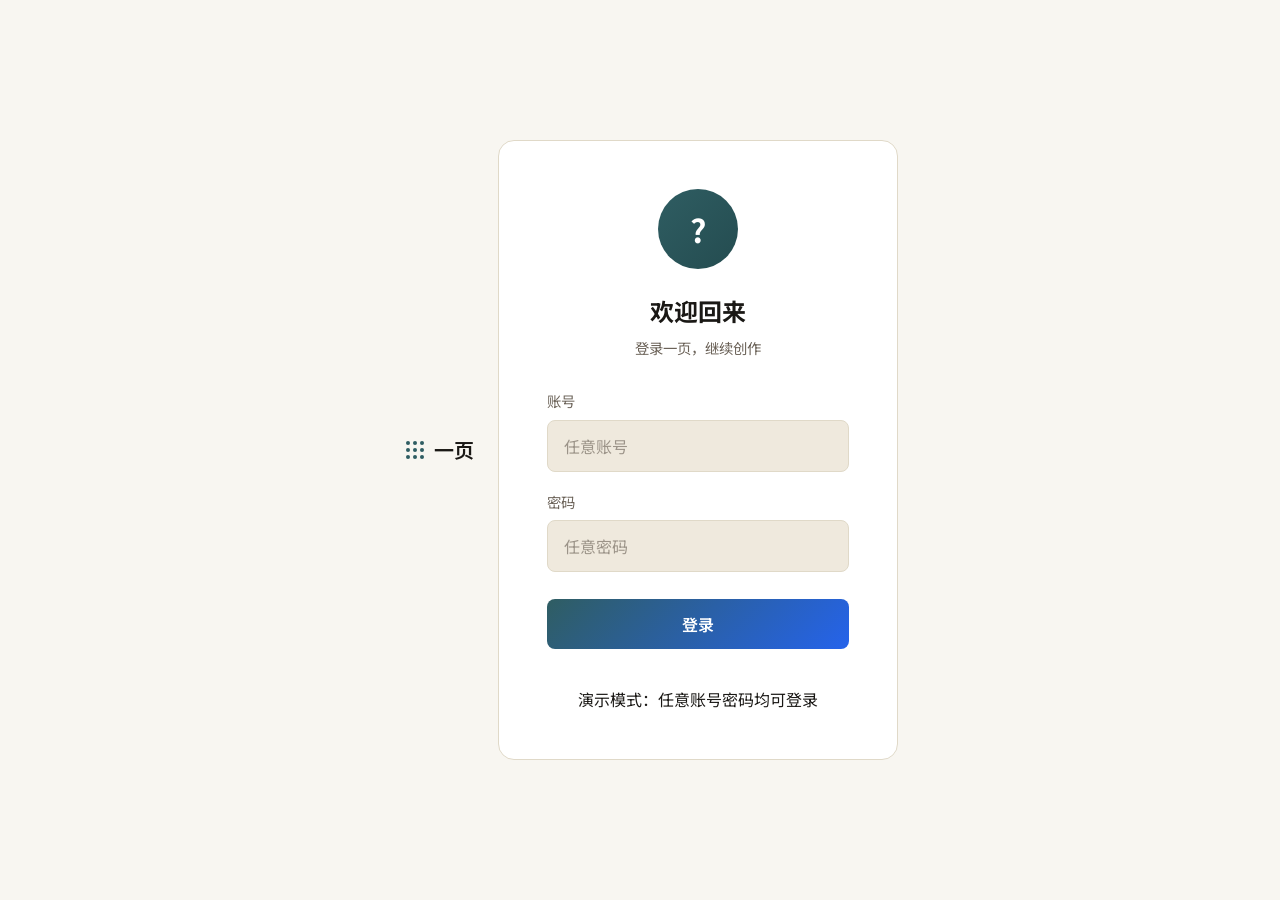
==== commit 0aa633df: "fix(modals): generic ESC handler + per-card export + login css vars - New app/modals.js: closes any " ====
--- a/index.html
+++ b/index.html
@@ -222,6 +222,10 @@
                             <button class="btn-secondary" id="syncBtn" onclick="syncToGist()" disabled>同步</button>
                         </div>
                         <button class="btn-load" onclick="loadFromGist()" id="loadFromGistBtn">从 Gist 加载</button>
+                        <label class="gist-auto-sync" style="display:flex;align-items:center;gap:6px;margin-top:8px;font-size:0.85rem;color:var(--text-secondary);cursor:pointer;">
+                            <input type="checkbox" id="autoSyncCheckbox" onchange="toggleAutoSync(this.checked)">
+                            <span>数据变更后自动同步到 Gist（5 秒延迟）</span>
+                        </label>
                     </div>
                 </div>
             </div>
@@ -234,6 +238,7 @@
     </div>
 
     <script src="app/common.js"></script>
+    <script src="app/modals.js"></script>
     <script src="app/llm-client.js"></script>
     <script src="app/autosave.js"></script>
     <script src="app/undo-stack.js"></script>
@@ -244,6 +249,7 @@
     <script src="js/theme-toggle.js"></script>
 <script src="js/states.js"></script>
 <script src="js/shortcuts.js"></script>
+<script src="js/auto-sync.js"></script>
 <script src="js/app.js"></script>
 </body>
 </html>
--- a/css/style.css
+++ b/css/style.css
@@ -613,6 +613,31 @@
     margin: 0;
 }
 
+.modal-title-row {
+    display: flex;
+    justify-content: space-between;
+    align-items: center;
+    margin-bottom: 1.5rem;
+    gap: 0.5rem;
+}
+
+.modal-x {
+    background: none;
+    border: 1px solid transparent;
+    color: var(--text-muted);
+    font-size: 1.4rem;
+    cursor: pointer;
+    line-height: 1;
+    padding: 4px 10px;
+    border-radius: var(--radius-sm);
+    transition: all var(--motion-normal);
+}
+.modal-x:hover {
+    color: var(--text-primary);
+    background: var(--bg-secondary);
+    border-color: var(--border-color);
+}
+
 .modal-header {
     display: flex;
     justify-content: space-between;
@@ -1136,7 +1161,8 @@
     font-size: 0.85rem;
     cursor: pointer;
     transition: all var(--motion-normal);
-    margin-top: 0.5rem;
+    margin-top: auto;
+    padding-top: 12px;
     display: flex;
     align-items: center;
     justify-content: center;
@@ -1536,14 +1562,18 @@
     flex: 1;
     overflow-y: auto;
     padding: 8px;
+    display: flex;
+    flex-direction: column;
 }
 
 .sidebar-content {
     display: none;
+    flex-direction: column;
+    flex: 1 1 auto;
 }
 
 .sidebar-content.active {
-    display: block;
+    display: flex;
 }
 
 /* ==================== Character List ==================== */
@@ -1603,7 +1633,7 @@
     font-size: 0.85rem;
     cursor: pointer;
     transition: all var(--motion-normal);
-    margin-top: 0.5rem;
+    margin-top: auto; padding-top: 12px;
     display: flex;
     align-items: center;
     justify-content: center;
@@ -1732,7 +1762,7 @@
     font-size: 0.85rem;
     cursor: pointer;
     transition: all var(--motion-normal);
-    margin-top: 0.5rem;
+    margin-top: auto; padding-top: 12px;
     display: flex;
     align-items: center;
     justify-content: center;
@@ -1751,13 +1781,10 @@
     background: var(--bg-primary);
 }
 
-.reading-mode-header {
-    display: flex;
-    justify-content: space-between;
-    align-items: center;
-    margin-bottom: 1.5rem;
+.reading-mode-content .modal-title-row {
     padding-bottom: 1rem;
     border-bottom: 1px solid var(--border-color);
+    margin-bottom: 1.5rem;
 }
 
 .reading-mode-body {
@@ -2040,8 +2067,27 @@
 }
 .novel-card__title { font-size: 1rem; font-weight: 600; color: var(--text-primary); margin-bottom: 6px; }
 .novel-card__desc { font-size: 0.875rem; color: var(--text-secondary); margin-bottom: 12px; line-height: 1.5; }
-.novel-card__meta { display: flex; gap: 12px; font-size: 0.8rem; color: var(--text-muted); }
-.novel-card__menu { color: var(--text-secondary); cursor: pointer; padding: 4px 8px; }
+.novel-card__meta { display: flex; gap: 12px; font-size: 0.8rem; color: var(--text-muted); align-items: center; }
+.novel-card__meta > span:first-child { margin-right: auto; }
+.novel-card__actions { display: inline-flex; gap: 4px; margin-left: auto; }
+.novel-card__menu-btn {
+    background: transparent;
+    border: 1px solid var(--border-color);
+    border-radius: var(--radius-sm);
+    color: var(--text-secondary);
+    width: 28px;
+    height: 28px;
+    display: inline-flex;
+    align-items: center;
+    justify-content: center;
+    cursor: pointer;
+    transition: all var(--motion-normal);
+}
+.novel-card__menu-btn:hover {
+    color: var(--danger);
+    border-color: var(--danger);
+    background: var(--danger-soft);
+}
 
 .project-header { display: flex; justify-content: space-between; align-items: center; margin-bottom: 16px; flex-wrap: wrap; gap: 12px; }
 .project-header .section-title { margin-bottom: 0; }
